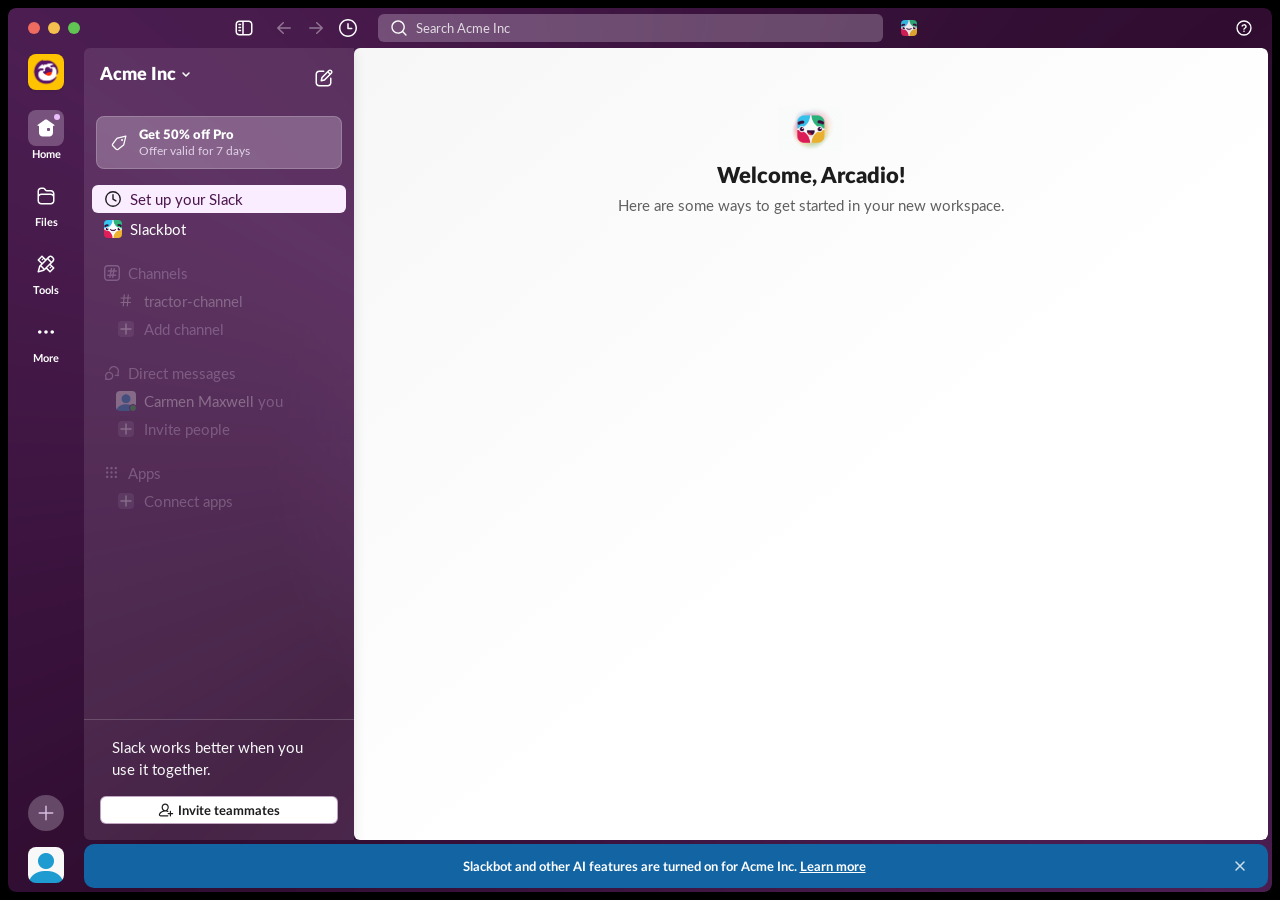
==== app.html @ fe8db7f8 "New Team Launchpad prototype Slack desktop onboarding prototype: Start with Pro paywall, familiarity" ====
<!DOCTYPE html>
<html lang="en">
<head>
  <meta charset="UTF-8">
  <meta name="viewport" content="width=device-width, initial-scale=1.0">
  <title>New Team Launchpad</title>
  <link rel="stylesheet" href="fonts.css">
  <link rel="stylesheet" href="styles.css">
</head>
<body>
  <div class="app-window">
    <!-- Window Background layers -->
    <div class="window-bg">
      <div class="bg-theme"></div>
      <div class="bg-base-tint"></div>
      <div class="bg-white-overlay"></div>
    </div>

    <!-- Top Bar -->
    <div class="top-bar">
      <div class="top-bar-left">
        <div class="system-area">
          <div class="stoplights">
            <span class="stoplight close"></span>
            <span class="stoplight minimize"></span>
            <span class="stoplight fullscreen"></span>
          </div>
        </div>
      </div>
      <div class="navigation">
        <div class="switcher">
          <button class="chrome-btn" aria-label="Toggle sidebar">
            <svg width="20" height="20" viewBox="0 0 20 20" fill="none"><path d="M14.75 2.5C16.8211 2.5 18.5 4.17893 18.5 6.25V13.75C18.5 15.8211 16.8211 17.5 14.75 17.5H5.25C3.17893 17.5 1.5 15.8211 1.5 13.75V6.25C1.5 4.17893 3.17893 2.5 5.25 2.5H14.75ZM5.25 4C4.00736 4 3 5.00736 3 6.25V13.75C3 14.9926 4.00736 16 5.25 16H8.25V4H5.25ZM9.75 4V16H14.75C15.9926 16 17 14.9926 17 13.75V6.25C17 5.00736 15.9926 4 14.75 4H9.75ZM6.5 11.75C6.91421 11.75 7.25 12.0858 7.25 12.5C7.25 12.9142 6.91421 13.25 6.5 13.25H5C4.58579 13.25 4.25 12.9142 4.25 12.5C4.25 12.0858 4.58579 11.75 5 11.75H6.5ZM6.5 8.75C6.91421 8.75 7.25 9.08579 7.25 9.5C7.25 9.91421 6.91421 10.25 6.5 10.25H5C4.58579 10.25 4.25 9.91421 4.25 9.5C4.25 9.08579 4.58579 8.75 5 8.75H6.5ZM6.5 5.75C6.91421 5.75 7.25 6.08579 7.25 6.5C7.25 6.91421 6.91421 7.25 6.5 7.25H5C4.58579 7.25 4.25 6.91421 4.25 6.5C4.25 6.08579 4.58579 5.75 5 5.75H6.5Z" fill="currentColor"/></svg>
          </button>
        </div>
        <div class="arrows">
          <button class="chrome-btn disabled" id="btnBack" aria-label="Back" disabled>
            <svg width="20" height="20" viewBox="0 0 20 20" fill="none"><path fill-rule="evenodd" clip-rule="evenodd" d="M8.73242 4.20695C9.03207 3.92131 9.50708 3.93284 9.79297 4.23234C10.0786 4.53198 10.0671 5.007 9.76758 5.29289L5.62207 9.24992H16.25C16.6642 9.24992 17 9.58571 17 9.99992C17 10.4141 16.6642 10.7499 16.25 10.7499H5.62207L9.76758 14.707C10.0671 14.9928 10.0786 15.4679 9.79297 15.7675C9.50708 16.067 9.03207 16.0785 8.73242 15.7929L3.23242 10.5429C3.08416 10.4014 3 10.2049 3 9.99992C3 9.79496 3.08416 9.59847 3.23242 9.45695L8.73242 4.20695Z" fill="currentColor"/></svg>
          </button>
          <button class="chrome-btn disabled" id="btnForward" aria-label="Forward" disabled>
            <svg width="20" height="20" viewBox="0 0 20 20" fill="none"><path fill-rule="evenodd" clip-rule="evenodd" d="M11.2676 15.7931C10.9679 16.0787 10.4929 16.0672 10.207 15.7677C9.92139 15.468 9.93293 14.993 10.2324 14.7071L14.3779 10.7501L3.75 10.7501C3.33579 10.7501 3 10.4143 3 10.0001C3 9.58587 3.33579 9.25008 3.75 9.25008L14.3779 9.25008L10.2324 5.29305C9.93292 5.00717 9.92139 4.53215 10.207 4.2325C10.4929 3.933 10.9679 3.92147 11.2676 4.20711L16.7676 9.45711C16.9158 9.59863 17 9.79512 17 10.0001C17 10.205 16.9158 10.4006 16.7676 10.5421L11.2676 15.7931Z" fill="currentColor"/></svg>
          </button>
          <button class="chrome-btn" aria-label="History">
            <svg width="20" height="20" viewBox="0 0 20 20" fill="none"><path d="M10 1C14.9706 1 19 5.02944 19 10C19 14.9706 14.9706 19 10 19C5.02944 19 1 14.9706 1 10C1 5.02944 5.02944 1 10 1ZM10 2.5C5.85786 2.5 2.5 5.85786 2.5 10C2.5 14.1421 5.85786 17.5 10 17.5C14.1421 17.5 17.5 14.1421 17.5 10C17.5 5.85786 14.1421 2.5 10 2.5ZM10 5C10.4142 5 10.75 5.33579 10.75 5.75V9.75H13.75C14.1642 9.75 14.5 10.0858 14.5 10.5C14.5 10.9142 14.1642 11.25 13.75 11.25H10C9.58579 11.25 9.25 10.9142 9.25 10.5V5.75C9.25 5.33579 9.58579 5 10 5Z" fill="currentColor"/></svg>
          </button>
        </div>
      </div>
      <div class="search-bar">
        <svg class="search-icon" width="18" height="18" viewBox="0 0 18 18" fill="none"><path d="M8.10001 1.34998C11.8278 1.35008 14.8499 4.37221 14.85 8.09998C14.85 9.72058 14.2776 11.207 13.3256 12.3705L16.4525 15.4974C16.716 15.7611 16.7161 16.189 16.4525 16.4525C16.189 16.7161 15.7611 16.7159 15.4975 16.4525L12.3705 13.3256C11.207 14.2775 9.72061 14.8499 8.10001 14.85C4.37224 14.8499 1.35011 11.8277 1.35001 8.09998C1.35011 4.37221 4.37224 1.35008 8.10001 1.34998ZM8.10001 2.69958C5.11782 2.69969 2.69972 5.11779 2.69962 8.09998C2.69972 11.0822 5.11782 13.4993 8.10001 13.4994C11.0822 13.4993 13.4993 11.0822 13.4994 8.09998C13.4993 5.11779 11.0822 2.69969 8.10001 2.69958Z" fill="currentColor"/></svg>
        <span class="search-text">Search Acme Inc</span>
      </div>
      <div class="top-bar-avatar">
        <button class="chrome-btn app-avatar-btn" aria-label="AI Assistant">
          <img class="app-avatar-icon" src="images/app-avatar.png" alt="AI">
        </button>
      </div>
      <div class="top-bar-right">
        <button class="chrome-btn" aria-label="Help">
          <svg width="18" height="18" viewBox="0 0 20 20" fill="none"><path d="M10 1.5a8.5 8.5 0 1 1 0 17 8.5 8.5 0 0 1 0-17Zm0 1.5a7 7 0 1 0 0 14 7 7 0 0 0 0-14Zm0 9.75a.9.9 0 1 1 0 1.8.9.9 0 0 1 0-1.8Zm.15-7.1c1.6 0 2.85 1.05 2.85 2.6 0 1.1-.55 1.75-1.45 2.35-.7.46-.9.72-.9 1.25v.2h-1.4v-.3c0-.95.4-1.5 1.2-2.02.66-.43.95-.74.95-1.4 0-.7-.55-1.18-1.3-1.18-.72 0-1.28.45-1.34 1.2H7.2c.05-1.5 1.25-2.5 2.95-2.5Z" fill="currentColor"/></svg>
        </button>
      </div>
    </div>

    <!-- App Contents Row (nav bar + main area) -->
    <div class="app-contents-row">
      <!-- Nav Bar (loaded from component, outside overflow:hidden for menu visibility) -->
      <div class="nav-bar-frame">
        <iframe src="components/nav-bar.html" class="nav-bar-iframe" allowtransparency="true"></iframe>
      </div>

      <!-- Content column (sidebar + main + banner, excludes nav rail) -->
      <div class="content-column">
      <!-- App Contents -->
      <div class="app-contents">
      <!-- Sidebar -->
      <aside class="sidebar">
        <div class="sidebar-header">
          <div class="sidebar-title-row">
            <div class="sidebar-title-left" id="workspaceHome" style="cursor: pointer;">
              <h1 class="workspace-name">Acme Inc <svg width="12" height="12" viewBox="0 0 12 12" fill="none"><path d="M3 5L6 8L9 5" stroke="currentColor" stroke-width="1.5" stroke-linecap="round" stroke-linejoin="round"/></svg></h1>
            </div>
            <div class="sidebar-actions">
              <button class="sidebar-icon-btn" aria-label="Compose">
                <svg width="20" height="20" viewBox="0 0 20 20" fill="none"><path fill-rule="evenodd" clip-rule="evenodd" d="M9.75 2.50017C10.1642 2.50017 10.5 2.83595 10.5 3.25017C10.4999 3.66432 10.1642 4.00017 9.75 4.00017H5.25C4.00736 4.00017 3 5.00753 3 6.25017V14.7502C3.00007 15.9928 4.0074 17.0002 5.25 17.0002H13.75C14.9926 17.0002 15.9999 15.9928 16 14.7502V10.2502C16 9.83595 16.3358 9.50017 16.75 9.50017C17.1642 9.50017 17.5 9.83595 17.5 10.2502V14.7502C17.4999 16.8212 15.821 18.5002 13.75 18.5002H5.25C3.17897 18.5002 1.50007 16.8212 1.5 14.7502V6.25017C1.5 4.1791 3.17893 2.50017 5.25 2.50017H9.75ZM14.2324 2.2072C15.2087 1.23106 16.7913 1.23107 17.7676 2.2072L17.793 2.23259C18.769 3.20887 18.7691 4.79149 17.793 5.76775L11.0303 12.5304C10.931 12.6297 10.8057 12.699 10.6689 12.7306L7.41895 13.4806C7.16701 13.5388 6.90257 13.4632 6.71973 13.2804C6.5369 13.0976 6.46143 12.8332 6.51953 12.5812L7.26953 9.33122L7.2998 9.23161C7.33732 9.1338 7.39511 9.04453 7.46973 8.96989L14.2324 2.2072ZM8.68164 9.8781L8.25 11.7492L10.1211 11.3176L15.1885 6.24919L13.749 4.80974L8.68164 9.8781ZM16.707 3.26775C16.3165 2.8774 15.6835 2.8774 15.293 3.26775L14.8096 3.74919L16.249 5.18864L16.7324 4.7072C17.1228 4.31673 17.1227 3.68363 16.7324 3.29314L16.707 3.26775Z" fill="currentColor"/></svg>
              </button>
            </div>
          </div>
        </div>

        <div class="sidebar-content">
          <!-- Offer Banner -->
          <div class="offer-banner" id="offerBanner">
            <div class="offer-banner-icon">
              <svg width="18" height="18" viewBox="0 0 20 20" fill="none"><path d="M17.6 2.4 8.3 4.7a1.5 1.5 0 0 0-.86.56L2.9 11.2a1.4 1.4 0 0 0 .2 1.9l3.8 3.8a1.4 1.4 0 0 0 1.9.2l5.94-4.54c.27-.2.47-.5.56-.86L17.6 2.4Z" stroke="currentColor" stroke-width="1.4" stroke-linejoin="round"/><circle cx="13.4" cy="6.6" r="1.15" fill="currentColor"/></svg>
            </div>
            <div class="offer-banner-text">
              <span class="offer-banner-title">Get 50% off Pro</span>
              <span class="offer-banner-sub">Offer valid for 7 days</span>
            </div>
          </div>

          <!-- Pages -->
          <div class="sidebar-pages">
            <div class="page-row setup-row active-page" data-view="slackbot-dm">
              <span class="page-row-leadicon">
                <svg width="18" height="18" viewBox="0 0 18 18" fill="none"><circle cx="9" cy="9" r="7.25" stroke="currentColor" stroke-width="1.4"/><path d="M9 4.75v4.4l2.9 1.7" stroke="currentColor" stroke-width="1.4" stroke-linecap="round" stroke-linejoin="round"/></svg>
              </span>
              <span class="page-label">Set up your Slack</span>
            </div>
            <div class="page-row" data-view="slackbot">
              <img src="images/app-avatar.png" alt="Slackbot" class="page-row-icon">
              <span class="page-label">Slackbot</span>
            </div>
          </div>

          <!-- Channels Section -->
          <div class="sidebar-section sidebar-fadeable">
            <div class="section-header-iconic">
              <div class="section-icon-wrap">
                <svg class="section-icon-svg" width="16" height="16" viewBox="0 0 14 14" fill="none"><path d="M10.8182 0C11.6621 0 12.4714 0.335228 13.0681 0.931936C13.6648 1.52865 14.0001 2.33796 14.0001 3.18183V10.8182C14.0001 11.6621 13.6648 12.4714 13.0681 13.0681C12.4714 13.6648 11.6621 14.0001 10.8182 14.0001H3.18183C2.33796 14.0001 1.52865 13.6648 0.931936 13.0681C0.335228 12.4714 0 11.6621 0 10.8182V3.18183C0 2.33796 0.335228 1.52865 0.931936 0.931936C1.52865 0.335228 2.33796 0 3.18183 0H10.8182ZM3.18183 1.27273C2.67551 1.27273 2.18992 1.47387 1.83189 1.83189C1.47387 2.18992 1.27273 2.67551 1.27273 3.18183V10.8182C1.27273 11.3245 1.47387 11.8101 1.83189 12.1682C2.18992 12.5262 2.67551 12.7273 3.18183 12.7273H10.8182C11.3245 12.7273 11.8101 12.5262 12.1682 12.1682C12.5262 11.8101 12.7273 11.3245 12.7273 10.8182V3.18183C12.7273 2.67551 12.5262 2.18992 12.1682 1.83189C11.8101 1.47387 11.3245 1.27273 10.8182 1.27273H3.18183ZM5.85626 3.15213C5.89239 2.99286 5.98829 2.85354 6.12417 2.76293C6.26004 2.67232 6.42552 2.63734 6.58645 2.66521C6.74737 2.69308 6.89145 2.78168 6.98893 2.91271C7.08642 3.04374 7.12988 3.2072 7.11033 3.36935L6.88294 4.68959H8.04112L8.3067 3.15383C8.3355 2.98753 8.42919 2.83948 8.56715 2.74226C8.63546 2.69412 8.71258 2.65991 8.79411 2.64157C8.87565 2.62324 8.95999 2.62114 9.04234 2.6354C9.12468 2.64967 9.20341 2.68001 9.27402 2.7247C9.34464 2.76938 9.40576 2.82754 9.45391 2.89585C9.50205 2.96416 9.53626 3.04129 9.5546 3.12282C9.57293 3.20435 9.57502 3.2887 9.56076 3.37104L9.33252 4.68959H10.7393C10.9024 4.69802 11.056 4.76874 11.1685 4.88716C11.281 5.00557 11.3437 5.16265 11.3437 5.32596C11.3437 5.48927 11.281 5.64634 11.1685 5.76476C11.056 5.88318 10.9024 5.9539 10.7393 5.96233H9.11446L8.71143 8.29821H10.2243C10.3931 8.29821 10.5549 8.36526 10.6743 8.4846C10.7936 8.60394 10.8606 8.7658 10.8606 8.93458C10.8606 9.10335 10.7936 9.26522 10.6743 9.38456C10.5549 9.5039 10.3931 9.57094 10.2243 9.57094H8.49167L8.27106 10.8462C8.24021 11.0105 8.14597 11.156 8.0087 11.2514C7.87143 11.3468 7.70215 11.3843 7.53743 11.3559C7.37272 11.3275 7.2258 11.2354 7.12842 11.0995C7.03104 10.9637 6.99101 10.795 7.017 10.6299L7.19942 9.57094H6.04039L5.81978 10.8445C5.78893 11.0088 5.69469 11.1543 5.55742 11.2497C5.42014 11.3451 5.25086 11.3826 5.08615 11.3542C4.92144 11.3258 4.77452 11.2337 4.67714 11.0978C4.57976 10.962 4.53973 10.7933 4.56571 10.6282L4.74814 9.57094H3.26074C3.09196 9.57083 2.93015 9.50368 2.81088 9.38426C2.69162 9.26484 2.62469 9.10293 2.6248 8.93415C2.62491 8.76538 2.69206 8.60356 2.81148 8.4843C2.93091 8.36504 3.09281 8.2981 3.26159 8.29821H4.96875L5.37178 5.96233H3.77577C3.607 5.96233 3.44513 5.89528 3.32579 5.77594C3.20645 5.6566 3.13941 5.49473 3.13941 5.32596C3.13941 5.15718 3.20645 4.99532 3.32579 4.87598C3.44513 4.75664 3.607 4.68959 3.77577 4.68959H5.59154L5.85626 3.15213ZM6.26014 8.29821H7.41918L7.82136 5.96233H6.66318L6.26014 8.29821Z" fill="currentColor"/></svg>
                <svg class="section-caret" width="10" height="10" viewBox="0 0 10 10" fill="none"><path d="M2.5 1.5L6.5 5L2.5 8.5" fill="currentColor"/></svg>
              </div>
              <span class="section-title">Channels</span>
            </div>
            <div class="section-items">
              <div class="channel-row" data-view="new-channel">
                <span class="channel-icon">
                  <svg width="18" height="18" viewBox="0 0 18 18" fill="none"><path fill-rule="evenodd" clip-rule="evenodd" d="M7.83749 2.8125C7.86498 2.50256 7.63154 2.22987 7.32161 2.20238C7.01168 2.1749 6.73899 2.40833 6.71149 2.71827L6.47608 5.375H3.9375C3.62684 5.375 3.375 5.62684 3.375 5.9375C3.375 6.24816 3.62684 6.5 3.9375 6.5H6.37651L6.07736 9.875H3.9375C3.62684 9.875 3.375 10.1268 3.375 10.4375C3.375 10.7482 3.62684 11 3.9375 11H5.97779L5.71149 13.9067C5.684 14.2167 5.91743 14.4894 6.22737 14.5169C6.5373 14.5443 6.80999 14.3109 6.83749 14.001L7.11412 11H9.97779L9.71149 13.9067C9.684 14.2167 9.91743 14.4894 10.2274 14.5169C10.5373 14.5443 10.81 14.3109 10.8375 14.001L11.1141 11H13.5625C13.8732 11 14.125 10.7482 14.125 10.4375C14.125 10.1268 13.8732 9.875 13.5625 9.875H11.2137L11.5129 6.5H13.5625C13.8732 6.5 14.125 6.24816 14.125 5.9375C14.125 5.62684 13.8732 5.375 13.5625 5.375H11.6125L11.8375 2.84327C11.865 2.53333 11.6316 2.26065 11.3216 2.23315C11.0117 2.20566 10.739 2.43909 10.7115 2.74903L10.4769 5.375H7.61323L7.83749 2.8125ZM7.51365 6.5L7.21451 9.875H10.0782L10.3773 6.5H7.51365Z" fill="currentColor"/></svg>
                </span>
                <span class="channel-name">tractor-channel</span>
              </div>
              <div class="channel-row add-row">
                <div class="add-icon-box">
                  <svg width="12" height="12" viewBox="0 0 12 12" fill="none"><line x1="6" y1="1" x2="6" y2="11" stroke="currentColor" stroke-width="1.5" stroke-linecap="round"/><line x1="1" y1="6" x2="11" y2="6" stroke="currentColor" stroke-width="1.5" stroke-linecap="round"/></svg>
                </div>
                <span class="channel-name add-label">Add channel</span>
              </div>
            </div>
          </div>

          <!-- Direct Messages Section -->
          <div class="sidebar-section sidebar-fadeable">
            <div class="section-header-iconic">
              <div class="section-icon-wrap">
                <svg class="section-icon-svg" width="16" height="16" viewBox="0 0 16 16" fill="none"><path fill-rule="evenodd" clip-rule="evenodd" d="M6.0858 5.08064C6.23422 4.555 6.49085 4.06627 6.83919 3.64584C7.18753 3.22541 7.61989 2.88258 8.10846 2.63939C8.59704 2.3962 9.13104 2.25803 9.67614 2.23374C10.2212 2.20946 10.7654 2.2996 11.2736 2.49839C11.7818 2.69717 12.2429 3.0002 12.6272 3.38799C13.0114 3.77578 13.3104 4.23976 13.5049 4.75012C13.6994 5.26048 13.785 5.80592 13.7564 6.35139C13.7278 6.89687 13.5854 7.43032 13.3386 7.91745C13.2753 8.04175 13.2558 8.18382 13.2834 8.32059L13.5955 9.88368L12.0341 9.5704C11.8974 9.54306 11.7555 9.56281 11.6314 9.62646C11.459 9.71393 11.2807 9.78913 11.0978 9.85153C11.0209 9.8774 10.9498 9.91819 10.8887 9.97155C10.8275 10.0249 10.7775 10.0898 10.7414 10.1625C10.7053 10.2353 10.6839 10.3144 10.6783 10.3954C10.6728 10.4764 10.6832 10.5577 10.7091 10.6347C10.7349 10.7117 10.7757 10.7828 10.829 10.844C10.8823 10.9053 10.9471 10.9554 11.0197 10.9915C11.0924 11.0276 11.1714 11.0491 11.2524 11.0546C11.3333 11.0602 11.4145 11.0497 11.4914 11.0238C11.6638 10.9661 11.8315 10.8996 11.9946 10.8243L14.2618 11.2778C14.3614 11.2976 14.4644 11.2926 14.5616 11.2631C14.6588 11.2335 14.7473 11.1805 14.8191 11.1086C14.8909 11.0367 14.9439 10.9481 14.9734 10.8508C15.0029 10.7535 15.0079 10.6504 14.9881 10.5506L14.5352 8.28102C14.8278 7.63524 14.9841 6.93595 14.9943 6.22692C15.0045 5.51789 14.8684 4.81438 14.5946 4.16042C14.3207 3.50646 13.9149 2.91613 13.4027 2.42638C12.8904 1.93662 12.2827 1.55799 11.6176 1.31417C10.9524 1.07035 10.2441 0.966592 9.5371 1.0094C8.83005 1.0522 8.13944 1.24064 7.50848 1.56293C6.87753 1.88521 6.31982 2.3344 5.87026 2.88238C5.42069 3.43036 5.08895 4.06534 4.8958 4.74757C4.85168 4.90555 4.87206 5.07459 4.95244 5.21753C5.03283 5.36046 5.16664 5.46558 5.32445 5.50974C5.48225 5.55391 5.65112 5.53351 5.7939 5.45304C5.93668 5.37257 6.04168 5.23861 6.0858 5.08064ZM5.11815 6.75585C4.43212 6.75576 3.75694 6.92727 3.15394 7.25479C2.55095 7.58231 2.03925 8.05547 1.66534 8.63127C1.29143 9.20707 1.06716 9.86727 1.0129 10.5519C0.95864 11.2365 1.07611 11.9239 1.35464 12.5515L1.01288 14.2605C0.993042 14.3602 0.998089 14.4633 1.02757 14.5607C1.05705 14.658 1.11006 14.7465 1.18189 14.8184C1.25373 14.8903 1.34217 14.9434 1.43939 14.9729C1.5366 15.0024 1.63959 15.0075 1.73923 14.9876L3.44722 14.6463C4.00764 14.895 4.61647 15.0153 5.22926 14.9984C5.84205 14.9816 6.44334 14.8279 6.98925 14.5487C7.53516 14.2695 8.01191 13.8718 8.3847 13.3846C8.75749 12.8975 9.01692 12.3331 9.14405 11.7328C9.27118 11.1324 9.26281 10.5113 9.11954 9.91457C8.97628 9.31788 8.70173 8.76074 8.31594 8.28381C7.93015 7.80689 7.44286 7.42222 6.88962 7.15787C6.33639 6.89353 5.73118 6.75618 5.11815 6.75585ZM2.23581 10.8779C2.23599 10.2492 2.4413 9.63773 2.82051 9.13655C3.19972 8.63536 3.73208 8.27188 4.3366 8.1014C4.94112 7.93092 5.58472 7.96276 6.1695 8.19209C6.75428 8.42142 7.24823 8.83569 7.57622 9.37187C7.90421 9.90805 8.04828 10.5368 7.98653 11.1625C7.92477 11.7882 7.66056 12.3765 7.23409 12.8381C6.80763 13.2996 6.24224 13.6091 5.62393 13.7194C5.00563 13.8298 4.36825 13.7349 3.80875 13.4493C3.68444 13.3854 3.54219 13.3657 3.40522 13.3932L2.40546 13.5935L2.60558 12.5919C2.6327 12.4553 2.61297 12.3135 2.54958 12.1896C2.34295 11.7833 2.23543 11.3338 2.23581 10.8779Z" fill="currentColor"/></svg>
                <svg class="section-caret" width="10" height="10" viewBox="0 0 10 10" fill="none"><path d="M2.5 1.5L6.5 5L2.5 8.5" fill="currentColor"/></svg>
              </div>
              <span class="section-title">Direct messages</span>
            </div>
            <div class="section-items">
              <div class="dm-row" data-view="carmen-dm">
                <div class="dm-avatar">
                  <img src="images/profile.png" alt="">
                  <span class="online-dot"></span>
                </div>
                <span class="dm-name">Carmen Maxwell</span>
                <span class="dm-you">you</span>
              </div>
              <div class="channel-row add-row">
                <div class="add-icon-box">
                  <svg width="12" height="12" viewBox="0 0 12 12" fill="none"><line x1="6" y1="1" x2="6" y2="11" stroke="currentColor" stroke-width="1.5" stroke-linecap="round"/><line x1="1" y1="6" x2="11" y2="6" stroke="currentColor" stroke-width="1.5" stroke-linecap="round"/></svg>
                </div>
                <span class="channel-name add-label">Invite people</span>
              </div>
            </div>
          </div>

          <!-- Apps Section -->
          <div class="sidebar-section sidebar-fadeable">
            <div class="section-header-iconic">
              <div class="section-icon-wrap">
                <svg class="section-icon-svg" width="16" height="16" viewBox="0 0 16 16" fill="none"><path fill-rule="evenodd" clip-rule="evenodd" d="M7.5 4.35714C7.81258 4.35714 8.11235 4.23297 8.33338 4.01195C8.5544 3.79092 8.67857 3.49115 8.67857 3.17857C8.67857 2.86599 8.5544 2.56622 8.33338 2.3452C8.11235 2.12417 7.81258 2 7.5 2C7.18742 2 6.88765 2.12417 6.66662 2.3452C6.4456 2.56622 6.32143 2.86599 6.32143 3.17857C6.32143 3.49115 6.4456 3.79092 6.66662 4.01195C6.88765 4.23297 7.18742 4.35714 7.5 4.35714ZM3.17857 8.67857C3.49115 8.67857 3.79092 8.5544 4.01195 8.33338C4.23297 8.11235 4.35714 7.81258 4.35714 7.5C4.35714 7.18742 4.23297 6.88765 4.01195 6.66662C3.79092 6.4456 3.49115 6.32143 3.17857 6.32143C2.86599 6.32143 2.56622 6.4456 2.3452 6.66662C2.12417 6.88765 2 7.18742 2 7.5C2 7.81258 2.12417 8.11235 2.3452 8.33338C2.56622 8.5544 2.86599 8.67857 3.17857 8.67857ZM8.67857 7.5C8.67857 7.81258 8.5544 8.11235 8.33338 8.33338C8.11235 8.5544 7.81258 8.67857 7.5 8.67857C7.18742 8.67857 6.88765 8.5544 6.66662 8.33338C6.4456 8.11235 6.32143 7.81258 6.32143 7.5C6.32143 7.18742 6.4456 6.88765 6.66662 6.66662C6.88765 6.4456 7.18742 6.32143 7.5 6.32143C7.81258 6.32143 8.11235 6.4456 8.33338 6.66662C8.5544 6.88765 8.67857 7.18742 8.67857 7.5ZM8.67857 11.8214C8.67857 12.134 8.5544 12.4338 8.33338 12.6548C8.11235 12.8758 7.81258 13 7.5 13C7.18742 13 6.88765 12.8758 6.66662 12.6548C6.4456 12.4338 6.32143 12.134 6.32143 11.8214C6.32143 11.5089 6.4456 11.2091 6.66662 10.9881C6.88765 10.767 7.18742 10.6429 7.5 10.6429C7.81258 10.6429 8.11235 10.767 8.33338 10.9881C8.5544 11.2091 8.67857 11.5089 8.67857 11.8214ZM4.35714 11.8214C4.35714 12.134 4.23297 12.4338 4.01195 12.6548C3.79092 12.8758 3.49115 13 3.17857 13C2.86599 13 2.56622 12.8758 2.3452 12.6548C2.12417 12.4338 2 12.134 2 11.8214C2 11.5089 2.12417 11.2091 2.3452 10.9881C2.56622 10.767 2.86599 10.6429 3.17857 10.6429C3.49115 10.6429 3.79092 10.767 4.01195 10.9881C4.23297 11.2091 4.35714 11.5089 4.35714 11.8214ZM11.8214 8.67857C12.134 8.67857 12.4338 8.5544 12.6548 8.33338C12.8758 8.11235 13 7.81258 13 7.5C13 7.18742 12.8758 6.88765 12.6548 6.66662C12.4338 6.4456 12.134 6.32143 11.8214 6.32143C11.5089 6.32143 11.2091 6.4456 10.9881 6.66662C10.767 6.88765 10.6429 7.18742 10.6429 7.5C10.6429 7.81258 10.767 8.11235 10.9881 8.33338C11.2091 8.5544 11.5089 8.67857 11.8214 8.67857ZM13 11.8214C13 12.134 12.8758 12.4338 12.6548 12.6548C12.4338 12.8758 12.134 13 11.8214 13C11.5089 13 11.2091 12.8758 10.9881 12.6548C10.767 12.4338 10.6429 12.134 10.6429 11.8214C10.6429 11.5089 10.767 11.2091 10.9881 10.9881C11.2091 10.767 11.5089 10.6429 11.8214 10.6429C12.134 10.6429 12.4338 10.767 12.6548 10.9881C12.8758 11.2091 13 11.5089 13 11.8214ZM4.35714 3.17857C4.35714 3.49115 4.23297 3.79092 4.01195 4.01195C3.79092 4.23297 3.49115 4.35714 3.17857 4.35714C2.86599 4.35714 2.56622 4.23297 2.3452 4.01195C2.12417 3.79092 2 3.49115 2 3.17857C2 2.86599 2.12417 2.56622 2.3452 2.3452C2.56622 2.12417 2.86599 2 3.17857 2C3.49115 2 3.79092 2.12417 4.01195 2.3452C4.23297 2.56622 4.35714 2.86599 4.35714 3.17857ZM11.8214 4.35714C12.134 4.35714 12.4338 4.23297 12.6548 4.01195C12.8758 3.79092 13 3.49115 13 3.17857C13 2.86599 12.8758 2.56622 12.6548 2.3452C12.4338 2.12417 12.134 2 11.8214 2C11.5089 2 11.2091 2.12417 10.9881 2.3452C10.767 2.56622 10.6429 2.86599 10.6429 3.17857C10.6429 3.49115 10.767 3.79092 10.9881 4.01195C11.2091 4.23297 11.5089 4.35714 11.8214 4.35714Z" fill="currentColor"/></svg>
                <svg class="section-caret" width="10" height="10" viewBox="0 0 10 10" fill="none"><path d="M2.5 1.5L6.5 5L2.5 8.5" fill="currentColor"/></svg>
              </div>
              <span class="section-title">Apps</span>
            </div>
            <div class="section-items">
              <div class="channel-row add-row connect-apps-trigger">
                <div class="add-icon-box">
                  <svg width="12" height="12" viewBox="0 0 12 12" fill="none"><line x1="6" y1="1" x2="6" y2="11" stroke="currentColor" stroke-width="1.5" stroke-linecap="round"/><line x1="1" y1="6" x2="11" y2="6" stroke="currentColor" stroke-width="1.5" stroke-linecap="round"/></svg>
                </div>
                <span class="channel-name add-label">Connect apps</span>
              </div>
            </div>
          </div>
        </div>

        <!-- Sidebar Bottom -->
        <div class="sidebar-bottom">
          <div class="invite-cta-new">
            <p class="invite-cta-text">Slack works better when you use it together.</p>
            <button class="invite-cta-btn">
              <svg width="16" height="16" viewBox="0 0 16 16" fill="none"><path fill-rule="evenodd" clip-rule="evenodd" d="M4.79974 5.33801C4.79974 4.50521 5.08134 3.87881 5.49894 3.46201C5.91814 3.04361 6.51094 2.79961 7.19974 2.79961C7.88774 2.79961 8.48134 3.04361 8.90054 3.46201C9.31814 3.87881 9.59974 4.50521 9.59974 5.33801C9.59646 6.12424 9.29646 6.88025 8.75974 7.45481C8.25654 7.99721 7.65574 8.26601 7.19974 8.26601C6.74374 8.26601 6.14294 7.99721 5.63974 7.45561C5.10284 6.88085 4.80282 6.12452 4.79974 5.33801ZM7.19974 1.59961C6.22214 1.59961 5.31494 1.95001 4.65094 2.61321C3.98374 3.27961 3.59974 4.22121 3.59974 5.33801C3.60151 5.97068 3.74221 6.59524 4.01191 7.16754C4.28162 7.73984 4.67373 8.24592 5.16054 8.65001C4.64485 8.77534 4.14291 8.95168 3.66214 9.17641C2.49094 9.73081 1.41334 10.6388 0.903743 12.022C0.663742 12.6708 0.850142 13.294 1.24214 13.7276C1.62214 14.1484 2.19654 14.3996 2.79974 14.3996H9.79974C9.95887 14.3996 10.1115 14.3364 10.224 14.2239C10.3365 14.1114 10.3997 13.9587 10.3997 13.7996C10.3997 13.6405 10.3365 13.4879 10.224 13.3753C10.1115 13.2628 9.95887 13.1996 9.79974 13.1996H2.79974C2.51974 13.1996 2.27414 13.0796 2.13254 12.9228C2.00214 12.7788 1.96294 12.6172 2.02934 12.4372C2.39974 11.4324 3.19654 10.7252 4.17574 10.2612C5.15894 9.79641 6.28214 9.59961 7.19974 9.59961C7.92534 9.59961 8.78454 9.72281 9.60294 10.0076C9.75223 10.0564 9.91468 10.0446 10.0554 9.97493C10.1961 9.90524 10.3039 9.78316 10.3557 9.63488C10.4074 9.4866 10.3989 9.32395 10.3321 9.18185C10.2652 9.03974 10.1454 8.92951 9.99814 8.87481C9.74588 8.78681 9.49254 8.71214 9.23814 8.65081C9.38001 8.53294 9.51388 8.40628 9.63974 8.27081C10.3822 7.47433 10.7965 6.42686 10.7997 5.33801C10.7997 4.22121 10.4149 3.27881 9.74854 2.61321C9.08454 1.95001 8.17814 1.59961 7.19974 1.59961ZM12.3997 8.79961C12.5589 8.79961 12.7115 8.86282 12.824 8.97535C12.9365 9.08787 12.9997 9.24048 12.9997 9.39961V10.9996H14.5997C14.7589 10.9996 14.9115 11.0628 15.024 11.1753C15.1365 11.2879 15.1997 11.4405 15.1997 11.5996C15.1997 11.7587 15.1365 11.9114 15.024 12.0239C14.9115 12.1364 14.7589 12.1996 14.5997 12.1996H12.9997V13.7996C12.9997 13.9587 12.9365 14.1114 12.824 14.2239C12.7115 14.3364 12.5589 14.3996 12.3997 14.3996C12.2406 14.3996 12.088 14.3364 11.9755 14.2239C11.863 14.1114 11.7997 13.9587 11.7997 13.7996V12.1996H10.1997C10.0406 12.1996 9.888 12.1364 9.77548 12.0239C9.66296 11.9114 9.59974 11.7587 9.59974 11.5996C9.59974 11.4405 9.66296 11.2879 9.77548 11.1753C9.888 11.0628 10.0406 10.9996 10.1997 10.9996H11.7997V9.39961C11.7997 9.24048 11.863 9.08787 11.9755 8.97535C12.088 8.86282 12.2406 8.79961 12.3997 8.79961Z" fill="currentColor"/></svg>
              Invite teammates
            </button>
          </div>
        </div>
      </aside>

      <!-- Main Content -->
      <main class="main-content">
        <!-- Placeholder view (shown when a channel/DM is selected) -->
        <div class="placeholder-view" style="display:none">
          <div class="placeholder-inner">
            <div class="placeholder-icon">
              <svg width="48" height="48" viewBox="0 0 48 48" fill="none"><path d="M24 4C12.954 4 4 12.954 4 24s8.954 20 20 20 20-8.954 20-20S35.046 4 24 4zm0 36c-8.837 0-16-7.163-16-16S15.163 8 24 8s16 7.163 16 16-7.163 16-16 16z" fill="currentColor" opacity="0.15"/><path d="M24 14v10l7 4" stroke="currentColor" stroke-width="2.5" stroke-linecap="round" stroke-linejoin="round" opacity="0.25"/></svg>
            </div>
            <p class="placeholder-text">Select a conversation to start messaging</p>
          </div>
        </div>

        <!-- Channel view (loaded from component via iframe) -->
        <div class="channel-view-frame" style="display:none">
          <iframe src="components/channel-view.html" class="channel-view-iframe" allowtransparency="true"></iframe>
        </div>

        <!-- Launchpad home view (loaded from component via iframe) -->
        <div class="slackbot-dm-view-frame">
          <iframe src="components/launchpad-view.html" class="slackbot-dm-view-iframe" allowtransparency="true"></iframe>
        </div>
      </main>


      </div>

    <!-- AI feature banner -->
    <div class="ai-banner" id="aiBanner">
      <span class="ai-banner-text">Slackbot and other AI features are turned on for Acme Inc. <a href="#" class="ai-banner-link">Learn more</a></span>
      <button class="ai-banner-close" id="aiBannerClose" aria-label="Dismiss">
        <svg width="16" height="16" viewBox="0 0 16 16" fill="none"><path d="M4 4l8 8M12 4l-8 8" stroke="currentColor" stroke-width="1.5" stroke-linecap="round"/></svg>
      </button>
    </div>
      </div><!-- end content-column -->
    </div>

  <!-- Connect Apps Menu Popover -->
  <div class="connect-apps-menu">
    <div class="connect-apps-menu-body">
      <div class="connect-apps-menu-header">Recommended apps</div>
      <div class="connect-apps-menu-item">
        <div class="connect-apps-icon"><img src="images/app-gcal.png" alt=""></div>
        <span class="connect-apps-label">Google calendar</span>
      </div>
      <div class="connect-apps-menu-item">
        <div class="connect-apps-icon"><img src="images/app-gdrive.png" alt=""></div>
        <span class="connect-apps-label">Google Drive</span>
      </div>
      <div class="connect-apps-menu-item">
        <div class="connect-apps-icon"><img src="images/app-outlook-cal.png" alt=""></div>
        <span class="connect-apps-label">Outlook Calendar</span>
      </div>
      <div class="connect-apps-menu-item">
        <div class="connect-apps-icon"><img src="images/app-onedrive.png" alt=""></div>
        <span class="connect-apps-label">Microsoft Onedrive</span>
      </div>
    </div>
  </div>

  </div>

  <script src="app.js"></script>
</body>
</html>
---- fonts.css ----
/* === Bundled fonts (exact files from the design) ===
   Heading: ITC Avant Garde Gothic Std — Demi  (a.k.a. "Avant Garde For Salesforce")
   Body:    Lato (Regular / Bold / Black)
   All served locally from ./fonts so the prototype is self-contained.
   Falls back to the default Slack stack if a file is unavailable.
   Mirrors the look-ahead prototype's font handling. */
@font-face {
  font-family: 'Avant Garde For Salesforce';
  src: url('fonts/ITCAvantGardeStd-Demi.otf') format('opentype');
  font-weight: 600;
  font-style: normal;
  font-display: swap;
}
@font-face {
  font-family: 'Lato';
  src: url('fonts/lato-regular.woff2') format('woff2');
  font-weight: 400;
  font-style: normal;
  font-display: swap;
}
@font-face {
  font-family: 'Lato';
  src: url('fonts/lato-bold.woff2') format('woff2');
  font-weight: 700;
  font-style: normal;
  font-display: swap;
}
@font-face {
  font-family: 'Lato';
  src: url('fonts/lato-black.woff2') format('woff2');
  font-weight: 900;
  font-style: normal;
  font-display: swap;
}
---- styles.css ----
/* === Reset & Base === */
*, *::before, *::after {
  box-sizing: border-box;
  margin: 0;
  padding: 0;
}

/* === Slack Kit Design Tokens === */
:root {
  /* Brand */
  --sk-aubergine: #4A154B;
  --sk-aubergine-dark: #611F69;
  --sk-aubergine-darkest: #39063a;
  --sk-aubergine-hover: #350D36;

  /* Functional */
  --sk-link: #1264A3;
  --sk-link-hover: #0576B9;
  --sk-success: #007A5A;
  --sk-success-light: #2BAC76;
  --sk-warning: #ECB22E;
  --sk-error: #E01E5A;
  --sk-error-dark: #C01343;
  --sk-online: #2ACA41;

  /* Neutrals */
  --sk-primary-text: #1D1C1D;
  --sk-secondary-text: #454245;
  --sk-muted-text: #616061;
  --sk-placeholder: #696969;
  --sk-border: #DCDEE2;
  --sk-border-dark: #616061;
  --sk-border-subtle: rgba(94, 93, 96, 0.13);
  --sk-surface-hover: #F5F5F5;
  --sk-surface-inverse: #3D1040;
  --sk-white: #FFFFFF;

  /* Alpha variants */
  --sk-black-10: rgba(0, 0, 0, 0.10);
  --sk-black-06: rgba(29, 28, 29, 0.06);
  --sk-focus-ring: #1264A3;
  --sk-focus-glow: rgba(18, 100, 163, 0.30);

  /* Sidebar theme */
  --sk-sidebar-bg: rgba(249, 237, 255, 0.11);
  --sk-sidebar-text: #FFFFFF;
  --sk-sidebar-text-dim: rgba(249, 237, 255, 0.80);
  --sk-sidebar-text-muted: #E9E9E9;
  --sk-sidebar-text-faded: rgba(249, 237, 255, 0.60);
  --sk-sidebar-active-bg: #F9EDFF;
  --sk-sidebar-active-text: #4A154B;

  /* Purple accents */
  --sk-purple-bg-25: rgba(249, 237, 255, 0.25);
  --sk-purple-bg-80: rgba(244, 218, 255, 0.80);
  --sk-purple-badge: #EABDFB;
  --sk-purple-light: #823889;

  /* Typography */
  --sk-font: 'Lato', -apple-system, BlinkMacSystemFont, 'Segoe UI', Roboto, 'Helvetica Neue', Arial, 'Noto Sans', sans-serif;

  /* Spacing (4px grid) */
  --sk-space-2: 2px;
  --sk-space-4: 4px;
  --sk-space-8: 8px;
  --sk-space-12: 12px;
  --sk-space-16: 16px;
  --sk-space-20: 20px;
  --sk-space-24: 24px;
  --sk-space-28: 28px;
  --sk-space-32: 32px;
  --sk-space-48: 48px;

  /* Shape */
  --sk-radius-sm: 4px;
  --sk-radius-md: 6px;
  --sk-radius-lg: 8px;
  --sk-radius-xl: 12px;
  --sk-radius-2xl: 16px;
  --sk-radius-pill: 1000px;
  --sk-radius-circle: 50%;

  /* Elevation */
  --sk-shadow-low: 0 1px 3px rgba(0, 0, 0, 0.10);
  --sk-shadow-medium: 0 4px 6px rgba(0, 0, 0, 0.10);
  --sk-shadow-high: 0 4px 20px rgba(0, 0, 0, 0.10);
  --sk-shadow-border-subtle: 0 1px rgba(0, 0, 0, 0.10);
  --sk-shadow-inset: inset 0 0 0 1px rgba(44, 45, 48, 0.30);

  /* Motion */
  --sk-ease-productive: cubic-bezier(0.165, 0.84, 0.44, 1);
  --sk-duration-fast: 0.125s;
  --sk-duration-normal: 0.25s;
  --sk-duration-emphasis: 0.42s;
}

html, body {
  height: 100%;
}

body {
  font-family: var(--sk-font);
  background: #000000;
  display: flex;
  justify-content: center;
  align-items: center;
  min-height: 100vh;
  color: var(--sk-primary-text);
  -webkit-font-smoothing: antialiased;
  font-size: 15px;
  line-height: 1.4;
  margin: 0;
  padding: 8px;
  overflow: hidden;
}

/* When embedded in an iframe, fill the container flush */
html.embedded,
body.embedded {
  background: transparent;
  min-height: 0;
  height: 100%;
  width: 100%;
  margin: 0;
  padding: 0;
  overflow: hidden;
}

body.embedded .app-window {
  width: 100%;
  height: 100%;
  border-radius: 0;
  box-shadow: none;
  border-top: none;
}

body.embedded .window-bg {
  border-radius: 0;
}

/* Hide all top-bar items except stoplights when modal is active */
body.embedded.modal-active .navigation,
body.embedded.modal-active .search-bar,
body.embedded.modal-active .top-bar-avatar,
body.embedded.modal-active .top-bar-right {
  opacity: 0;
  pointer-events: none;
  transition: opacity 0.3s ease-out;
}

body.embedded .navigation,
body.embedded .search-bar,
body.embedded .top-bar-avatar,
body.embedded .top-bar-right {
  transition: opacity 0.3s ease-out;
}

/* === App Window === */
.app-window {
  width: 100%;
  height: calc(100vh - 16px);
  min-width: 600px;
  border-radius: 8px;
  overflow: hidden;
  display: flex;
  flex-direction: column;
  box-shadow: 0 1px 4px rgba(0, 0, 0, 0.15);
  position: relative;
  border-top: none;
}

/* Window background layers */
.window-bg {
  position: absolute;
  inset: 0;
  z-index: 0;
  border-radius: 8px;
  overflow: hidden;
}

.bg-theme {
  position: absolute;
  inset: 0;
  background: url('images/figma-window-bg.png') center / cover no-repeat;
}

.bg-base-tint {
  position: absolute;
  inset: 0;
  background: rgba(29, 28, 29, 0.30);
}

.bg-white-overlay {
  display: none;
}

/* === Top Bar === */
.top-bar {
  height: 40px;
  display: flex;
  align-items: center;
  padding: 0 var(--sk-space-8);
  gap: var(--sk-space-8);
  flex-shrink: 0;
  position: relative;
  z-index: 10;
}

.top-bar-left {
  display: flex;
  align-items: center;
  width: 76px;
  height: 40px;
  flex-shrink: 0;
}

.system-area {
  display: flex;
  align-items: center;
  justify-content: center;
  padding: 0 var(--sk-space-12);
  width: 76px;
  height: 32px;
}

.stoplights {
  display: flex;
  gap: var(--sk-space-8);
}

.stoplight {
  width: 12px;
  height: 12px;
  border-radius: var(--sk-radius-circle);
}

.stoplight.close { background: #ed6b5f; }
.stoplight.minimize { background: #f4bf4f; }
.stoplight.fullscreen { background: #61c554; }

.navigation {
  display: flex;
  align-items: center;
  gap: var(--sk-space-8);
  padding: 0 var(--sk-space-8);
  width: 270px;
  height: 40px;
}

.switcher {
  flex: 1;
  display: flex;
  justify-content: flex-end;
  align-items: center;
  padding: 2px 4px 2px 0;
}

.arrows { display: flex; gap: var(--sk-space-4); }

.chrome-btn {
  width: var(--sk-space-28);
  height: var(--sk-space-28);
  border: none;
  background: none;
  border-radius: var(--sk-radius-sm);
  color: var(--sk-white);
  cursor: pointer;
  display: flex;
  align-items: center;
  justify-content: center;
  transition: background var(--sk-duration-fast) var(--sk-ease-productive);
  padding: 1px;
}

.chrome-btn:hover {
  background: rgba(255, 255, 255, 0.15);
}

.chrome-btn:focus-visible {
  outline: 2px solid var(--sk-white);
  outline-offset: -2px;
}

.chrome-btn.disabled,
.chrome-btn:disabled {
  opacity: 0.4;
  cursor: default;
  pointer-events: none;
}

/* Search Bar */
.search-bar {
  flex: 1;
  max-width: 505px;
  height: var(--sk-space-28);
  background: var(--sk-purple-bg-25);
  border-radius: var(--sk-radius-md);
  display: flex;
  align-items: center;
  padding: 5px var(--sk-space-12);
  gap: var(--sk-space-8);
  cursor: text;
  transition: background var(--sk-duration-fast) var(--sk-ease-productive),
              box-shadow var(--sk-duration-fast) ease-out;
}

.search-icon { color: var(--sk-white); flex-shrink: 0; }

.search-text {
  color: var(--sk-white);
  font-size: 13px;
  font-weight: 400;
  line-height: 18px;
  opacity: 0.8;
}

/* App avatar button (between search and right) */
.top-bar-avatar {
  display: flex;
  align-items: center;
  justify-content: center;
  padding: 0 var(--sk-space-4);
  height: var(--sk-space-28);
  border-radius: var(--sk-radius-lg);
}

.app-avatar-btn {
  opacity: 0.9;
}

.app-avatar-icon {
  width: var(--sk-space-16);
  height: var(--sk-space-16);
  border-radius: var(--sk-radius-sm);
  object-fit: cover;
}

/* Right section (help button, pushed to far right) */
.top-bar-right {
  display: flex;
  align-items: center;
  padding-right: 6px;
  margin-left: auto;
}

.dev-menu-wrapper {
  position: relative;
}

.dev-btn {
  color: var(--sk-white);
  border-radius: var(--sk-radius-lg);
}

.dev-menu {
  display: none;
  position: absolute;
  top: calc(100% + 6px);
  right: 0;
  background: #fff;
  border-radius: 8px;
  box-shadow: 0 4px 16px rgba(0, 0, 0, 0.2);
  min-width: 240px;
  padding: 6px 0;
  z-index: 9999;
  white-space: nowrap;
}

.dev-menu.visible {
  display: block;
}

.dev-menu-item {
  display: flex;
  align-items: flex-start;
  gap: 8px;
  padding: 8px 14px;
  cursor: pointer;
  transition: background 0.1s;
  flex-wrap: wrap;
}

.dev-menu-item .dev-menu-desc {
  width: 100%;
  padding-left: 24px;
}

.dev-menu-item:hover {
  background: #f0f0f0;
}

.dev-menu-check {
  width: 16px;
  height: 16px;
  display: flex;
  align-items: center;
  justify-content: center;
  color: #007a5a;
  opacity: 0;
}

.dev-menu-item.active .dev-menu-check {
  opacity: 1;
}

.dev-menu-label {
  font-size: 13px;
  font-weight: 700;
  color: #1d1c1d;
}

.dev-menu-desc {
  font-size: 12px;
  color: #616061;
}

/* === App Contents === */
.app-contents-row {
  flex: 1;
  display: flex;
  overflow: visible;
  position: relative;
  z-index: 5;
  margin: 0;
  min-height: 0;
}

/* === Nav Bar (iframe container) === */
.nav-bar-frame {
  width: 76px;
  flex-shrink: 0;
  position: relative;
  z-index: 10;
}

.nav-bar-iframe {
  position: absolute;
  top: 0;
  left: 0;
  width: 76px;
  height: 100%;
  border: none;
  background: transparent;
  transition: width 0s;
}

.nav-bar-iframe.menu-open {
  width: 500px;
}

.content-column {
  flex: 1;
  display: flex;
  flex-direction: column;
  min-height: 0;
  margin-right: 4px;
  padding-bottom: 4px;
}

.app-contents {
  flex: 1;
  display: flex;
  overflow: hidden;
  position: relative;
  border-radius: var(--sk-radius-md);
  min-height: 0;
}

/* === Sidebar === */
.sidebar {
  background: var(--sk-sidebar-bg);
  display: flex;
  flex-direction: column;
  flex-shrink: 0;
  overflow: hidden;
  position: relative;
  z-index: 2;
  box-shadow: 0 4px 12px rgba(0, 0, 0, 0.10);
}

.sidebar-header {
  padding: var(--sk-space-12) var(--sk-space-12) var(--sk-space-12) var(--sk-space-16);
}

.sidebar-title-row {
  display: flex;
  align-items: flex-start;
  justify-content: space-between;
  gap: var(--sk-space-8);
}

.sidebar-title-left {
  display: flex;
  flex-direction: column;
}

.workspace-name {
  font-size: 18px;
  font-weight: 900;
  color: var(--sk-sidebar-text);
  display: flex;
  align-items: center;
  gap: var(--sk-space-4);
  cursor: pointer;
  line-height: 27px;
  white-space: nowrap;
  overflow: hidden;
  text-overflow: ellipsis;
}

.workspace-name svg { color: var(--sk-sidebar-text); }

.trial-tag-wrapper {
  position: relative;
  display: inline-block;
}

.trial-tag {
  display: inline-block;
  background: rgba(29, 28, 29, 0.25);
  color: var(--sk-purple-bg-80);
  font-size: 12px;
  font-weight: 700;
  padding: 0 var(--sk-space-4);
  border-radius: var(--sk-radius-sm);
  width: fit-content;
  line-height: 18px;
  cursor: default;
}

.trial-tooltip {
  display: none;
  position: fixed;
  flex-direction: row;
  align-items: center;
  z-index: 99999;
  width: 200px;
  pointer-events: none;
}

.trial-tooltip-caret {
  width: 0;
  height: 0;
  border-top: 4px solid transparent;
  border-bottom: 4px solid transparent;
  border-right: 4px solid #1D1C1D;
  flex-shrink: 0;
}

.trial-tooltip-content {
  background: #1D1C1D;
  border-radius: 8px;
  padding: 12px 16px;
  display: flex;
  flex-direction: column;
  align-items: center;
  gap: 6px;
}

.trial-tooltip-badge {
  display: inline-block;
  background: #fff;
  color: #1D1C1D;
  font-size: 12px;
  font-weight: 700;
  font-family: 'Lato', sans-serif;
  line-height: 18px;
  padding: 0 4px;
  border-radius: 4px;
}

.trial-tooltip-text {
  margin: 0;
  font-size: 13px;
  font-weight: 400;
  font-family: 'Lato', sans-serif;
  line-height: 18px;
  color: #EAEAEA;
  text-align: center;
}

.trial-tooltip-text strong {
  font-weight: 700;
}

.sidebar-actions {
  display: flex;
}

.sidebar-icon-btn {
  width: 36px;
  height: 36px;
  border: none;
  background: none;
  border-radius: var(--sk-radius-md);
  color: var(--sk-sidebar-text);
  cursor: pointer;
  display: flex;
  align-items: center;
  justify-content: center;
  transition: background var(--sk-duration-fast) var(--sk-ease-productive);
}

.sidebar-icon-btn:hover {
  background: rgba(255, 255, 255, 0.1);
}

.sidebar-icon-btn:focus-visible {
  outline: 2px solid var(--sk-white);
  outline-offset: -2px;
}

/* Sidebar Content */
.sidebar-content {
  flex: 1;
  overflow-y: auto;
  padding: var(--sk-space-4) var(--sk-space-8) 0;
  display: flex;
  flex-direction: column;
  gap: var(--sk-space-16);
}

/* Sidebar entry animation — collapsed to expanded from left */
.sidebar {
  width: 0;
  will-change: width;
  transition: width 1.2s cubic-bezier(0.4, 0, 0, 1);
}

.sidebar.revealed {
  width: 270px;
  will-change: auto;
}

.sidebar-header,
.sidebar-content,
.sidebar-bottom {
  opacity: 0;
  transform: translateX(-8px);
  will-change: opacity, transform;
  transition: opacity 0.72s cubic-bezier(0.4, 0, 0, 1) 0.48s,
              transform 0.72s cubic-bezier(0.4, 0, 0, 1) 0.48s;
}

.sidebar.revealed .sidebar-header,
.sidebar.revealed .sidebar-content,
.sidebar.revealed .sidebar-bottom {
  opacity: 1;
  transform: translateX(0);
}

/* Fade non-essential sidebar sections until hovered */
.sidebar-fadeable {
  opacity: 0.3;
  transition: opacity 0.4s ease;
}

.sidebar-fadeable.section-revealed {
  opacity: 1;
}

/* Setup Banner */
.sidebar-setup-banner {
  display: flex;
  align-items: center;
  gap: 8px;
  padding: 8px 12px 10px;
  margin: 4px 4px 0;
  background: rgba(249, 237, 255, 0.11);
  border: 0.5px solid rgba(248, 248, 248, 0.2);
  border-radius: 8px;
  cursor: pointer;
  transition: background var(--sk-duration-fast) var(--sk-ease-productive);
}

.sidebar-setup-banner:hover {
  background: rgba(249, 237, 255, 0.25);
}

.setup-banner-icon {
  width: 18px;
  height: 18px;
  flex-shrink: 0;
  display: flex;
  align-items: center;
  justify-content: center;
}

.setup-banner-text {
  flex: 1;
  font-size: 15px;
  font-weight: 900;
  color: var(--sk-sidebar-text);
  line-height: 22px;
  white-space: nowrap;
  overflow: hidden;
  text-overflow: ellipsis;
}

.setup-banner-dot {
  width: 12px;
  height: 12px;
  flex-shrink: 0;
  border-radius: 50%;
  background: #EABDFB;
}

.sidebar-pages {
  margin-bottom: 0;
}

.page-row {
  display: flex;
  align-items: center;
  gap: var(--sk-space-8);
  padding: 0 var(--sk-space-12);
  height: var(--sk-space-28);
  border-radius: var(--sk-radius-md);
  cursor: pointer;
  color: var(--sk-sidebar-text);
  transition: background var(--sk-duration-fast) var(--sk-ease-productive);
  font-size: 15px;
}

.page-row:hover {
  background: rgba(255, 255, 255, 0.08);
}

.page-row.active-page {
  background: var(--sk-sidebar-active-bg);
  color: var(--sk-sidebar-active-text);
}

.page-row.active-page svg {
  color: var(--sk-primary-text);
}

.page-label {
  font-size: 15px;
  font-weight: 400;
  line-height: 22px;
  white-space: nowrap;
  overflow: hidden;
  text-overflow: ellipsis;
}

.page-row.active-page .page-label {
  color: var(--sk-sidebar-active-text);
}

.page-row-icon {
  width: 18px;
  height: 18px;
  border-radius: 4px;
  object-fit: contain;
}

/* Sections */
.sidebar-section {
  margin-top: 0;
}

.section-title {
  font-size: 15px;
  font-weight: 400;
  color: var(--sk-sidebar-text-muted);
  line-height: 22px;
  white-space: nowrap;
  overflow: hidden;
  text-overflow: ellipsis;
}

.section-header-iconic {
  display: flex;
  align-items: center;
  gap: var(--sk-space-8);
  padding: 0 var(--sk-space-12);
  height: var(--sk-space-28);
  cursor: pointer;
  border-radius: var(--sk-radius-md);
  transition: background var(--sk-duration-fast) var(--sk-ease-productive);
}

.section-header-iconic:hover {
  background: rgba(255, 255, 255, 0.08);
}

.section-header-iconic .section-title {
  color: var(--sk-sidebar-text-dim);
}

.section-icon-wrap {
  width: 16px;
  height: 16px;
  display: flex;
  align-items: center;
  justify-content: center;
  flex-shrink: 0;
  position: relative;
  color: var(--sk-sidebar-text-dim);
}

.section-icon-svg {
  transition: opacity var(--sk-duration-fast) var(--sk-ease-productive);
}

.section-caret {
  position: absolute;
  inset: 0;
  margin: auto;
  opacity: 0;
  transition: opacity var(--sk-duration-fast) var(--sk-ease-productive), transform var(--sk-duration-normal) var(--sk-ease-productive);
  transform: rotate(90deg);
}

.section-header-iconic:hover .section-icon-svg {
  opacity: 0;
}

.section-header-iconic:hover .section-caret {
  opacity: 1;
}

.section-header-iconic.collapsed .section-caret {
  transform: rotate(0deg);
}

.section-header-iconic.collapsed:hover .section-caret {
  opacity: 1;
}

.section-items {
  padding: 0;
  padding-left: 12px;
}

.channel-row {
  display: flex;
  align-items: center;
  gap: var(--sk-space-8);
  padding: 0 var(--sk-space-12);
  height: var(--sk-space-28);
  border-radius: var(--sk-radius-md);
  cursor: pointer;
  transition: background var(--sk-duration-fast) var(--sk-ease-productive);
}

.channel-row:hover {
  background: rgba(255, 255, 255, 0.08);
}

.channel-icon {
  width: 20px;
  height: 18px;
  display: flex;
  align-items: center;
  justify-content: center;
  flex-shrink: 0;
  color: var(--sk-sidebar-text-muted);
}

.channel-icon.muted { color: var(--sk-sidebar-text-faded); }

.channel-name {
  font-size: 15px;
  color: var(--sk-sidebar-text-muted);
  line-height: 22px;
  white-space: nowrap;
  overflow: hidden;
  text-overflow: ellipsis;
}

.channel-name.muted { color: var(--sk-sidebar-text-faded); }

.channel-name.has-unread {
  font-weight: 900;
  color: var(--sk-sidebar-text);
}

.add-row {
  padding: 0 var(--sk-space-12);
}

.add-icon-box {
  width: var(--sk-space-16);
  height: var(--sk-space-16);
  background: var(--sk-purple-bg-25);
  border-radius: var(--sk-radius-sm);
  display: flex;
  align-items: center;
  justify-content: center;
  color: var(--sk-sidebar-text);
  flex-shrink: 0;
  margin-left: 2px;
  margin-right: 2px;
}

.add-label {
  color: var(--sk-sidebar-text-dim) !important;
}

/* DMs */
.dm-row {
  display: flex;
  align-items: center;
  gap: var(--sk-space-8);
  padding: 0 var(--sk-space-12);
  height: var(--sk-space-28);
  border-radius: var(--sk-radius-md);
  cursor: pointer;
  transition: background var(--sk-duration-fast) var(--sk-ease-productive);
}

.dm-row:hover { background: rgba(255, 255, 255, 0.08); }

.dm-avatar {
  position: relative;
  width: 20px;
  height: 20px;
  flex-shrink: 0;
}

.dm-avatar img {
  width: 20px;
  height: 20px;
  border-radius: var(--sk-radius-sm);
}

.online-dot {
  position: absolute;
  bottom: -1px;
  right: -1px;
  width: var(--sk-space-8);
  height: var(--sk-space-8);
  background: var(--sk-online);
  border-radius: var(--sk-radius-circle);
  border: 1.5px solid var(--sk-aubergine-dark);
}

.dm-name {
  font-size: 15px;
  color: var(--sk-sidebar-text);
  line-height: 22px;
  white-space: nowrap;
  overflow: hidden;
  text-overflow: ellipsis;
}

.dm-you {
  font-size: 15px;
  color: var(--sk-sidebar-text-dim);
  margin-left: calc(-1 * var(--sk-space-4));
}

/* Sidebar Bottom */
.sidebar-bottom {
  border-top: 1px solid rgba(255, 255, 255, 0.18);
  padding: var(--sk-space-16);
  display: flex;
  flex-direction: column;
  gap: var(--sk-space-16);
}

.invite-cta-new {
  display: flex;
  flex-direction: column;
  gap: 16px;
}

.invite-cta-text {
  font-size: 15px;
  font-weight: 400;
  color: #f8f8f8;
  line-height: 22px;
  padding: 0 12px;
}

.invite-cta-btn {
  display: flex;
  align-items: center;
  justify-content: center;
  gap: 4px;
  background: #fff;
  border: 1px solid rgba(97, 31, 105, 0.4);
  border-radius: var(--sk-radius-md);
  padding: 4px 12px;
  height: 28px;
  width: 100%;
  font-family: var(--sk-font);
  font-size: 13px;
  font-weight: 700;
  color: #1d1c1d;
  cursor: pointer;
  transition: background var(--sk-duration-fast) var(--sk-ease-productive);
}

.invite-cta-btn:hover {
  background: #f0f0f0;
}

.invite-cta-btn svg {
  color: #1d1c1d;
  width: 16px;
  height: 16px;
}

/* === Main Content === */
.main-content {
  flex: 1;
  background: transparent;
  display: flex;
  flex-direction: column;
  overflow: hidden;
  position: relative;
  border-radius: var(--sk-radius-md);
}

/* === Slackbot DM View (iframe container) === */
.slackbot-dm-view-frame {
  position: relative;
  z-index: 1;
  flex: 1;
  overflow: hidden;
}

.slackbot-dm-view-iframe {
  width: 100%;
  height: 100%;
  border: none;
  background: transparent;
}

/* AI feature banner */
.ai-banner {
  display: flex;
  align-items: center;
  padding: 10px 16px;
  background: #1264A3;
  border-radius: 10px;
  margin-top: 4px;
  flex-shrink: 0;
}

.ai-banner-text {
  flex: 1;
  text-align: center;
  font-size: 13px;
  font-weight: 700;
  color: #ffffff;
  line-height: 18px;
}

.ai-banner-link {
  color: #ffffff;
  text-decoration: underline;
}

.ai-banner-close {
  background: none;
  border: none;
  color: #ffffff;
  cursor: pointer;
  padding: 4px;
  display: flex;
  align-items: center;
  justify-content: center;
  opacity: 0.8;
  flex-shrink: 0;
}

.ai-banner-close:hover {
  opacity: 1;
}

.ai-banner.hidden {
  display: none;
}

/* Scrollbar styling */
.sidebar-content::-webkit-scrollbar,
.main-inner::-webkit-scrollbar {
  width: 6px;
}

.sidebar-content::-webkit-scrollbar-track,
.main-inner::-webkit-scrollbar-track {
  background: transparent;
}

.sidebar-content::-webkit-scrollbar-thumb,
.main-inner::-webkit-scrollbar-thumb {
  background: rgba(0, 0, 0, 0.15);
  border-radius: 3px;
}

/* Active states for channels and DMs */
.channel-row.active-channel:not(.add-row) {
  background: var(--sk-sidebar-active-bg);
  color: var(--sk-sidebar-active-text);
}

.channel-row.active-channel .channel-icon {
  color: var(--sk-sidebar-active-text);
}

.channel-row.active-channel .channel-name {
  color: var(--sk-sidebar-active-text);
}

.dm-row.active-dm {
  background: var(--sk-sidebar-active-bg);
  color: var(--sk-sidebar-active-text);
}

.dm-row.active-dm .dm-name {
  color: var(--sk-sidebar-active-text);
}

.dm-row.active-dm .dm-you {
  color: var(--sk-sidebar-active-text);
  opacity: 0.6;
}

/* Placeholder view */
.placeholder-view {
  position: relative;
  z-index: 1;
  flex: 1;
  display: flex;
  align-items: center;
  justify-content: center;
  background: transparent;
}

.placeholder-inner {
  display: flex;
  flex-direction: column;
  align-items: center;
  gap: var(--sk-space-16);
}

.placeholder-icon {
  color: var(--sk-muted-text);
}

.placeholder-text {
  font-size: 15px;
  color: var(--sk-muted-text);
}

/* Collapsed states */
.section-items.collapsed { display: none; }

/* === Channel View (iframe container) === */
.channel-view-frame {
  position: relative;
  z-index: 1;
  flex: 1;
  overflow: hidden;
}

.channel-view-iframe {
  width: 100%;
  height: 100%;
  border: none;
  background: transparent;
}

/* === Connect Apps Menu === */
.connect-apps-menu {
  display: none;
  position: fixed;
  width: 360px;
  background: var(--sk-white);
  border-radius: 12px;
  border: 1px solid var(--sk-border-subtle);
  box-shadow: 0 4px 12px rgba(0, 0, 0, 0.10);
  flex-direction: column;
  z-index: 99999;
  overflow: hidden;
  font-family: var(--sk-font);
}

.connect-apps-menu.visible {
  display: flex;
}

.connect-apps-menu-body {
  display: flex;
  flex-direction: column;
}

.connect-apps-menu-header {
  padding: 8px 16px;
  font-size: 15px;
  font-weight: 900;
  color: var(--sk-primary-text);
  line-height: 22px;
}

.connect-apps-menu-item {
  display: flex;
  align-items: center;
  gap: 12px;
  padding: 8px 16px;
  cursor: pointer;
  border-top: 1px solid var(--sk-border-subtle);
  transition: background var(--sk-duration-fast) var(--sk-ease-productive);
}

.connect-apps-menu-item:hover {
  background: var(--sk-surface-hover);
}

.connect-apps-icon {
  width: 32px;
  height: 32px;
  border-radius: 9px;
  border: 1px solid var(--sk-border-subtle);
  background: var(--sk-white);
  box-shadow: 0 1px 3px rgba(0, 0, 0, 0.10);
  display: flex;
  align-items: center;
  justify-content: center;
  flex-shrink: 0;
  overflow: hidden;
}

.connect-apps-icon img {
  width: 32px;
  height: 32px;
  object-fit: contain;
}

.connect-apps-label {
  font-size: 15px;
  font-weight: 700;
  color: #333133;
  line-height: 22px;
}

/* === Launchpad: Offer banner (Get 50% off Pro) === */
.offer-banner {
  display: flex;
  align-items: center;
  gap: 10px;
  padding: 9px 12px;
  margin: 4px 4px 0;
  background: var(--sk-purple-bg-25);
  border: 0.5px solid rgba(248, 248, 248, 0.2);
  border-radius: 8px;
  cursor: pointer;
  transition: background var(--sk-duration-fast) var(--sk-ease-productive);
}

.offer-banner:hover { background: var(--sk-purple-bg-80); }

.offer-banner-icon {
  width: 20px;
  height: 20px;
  flex-shrink: 0;
  display: flex;
  align-items: center;
  justify-content: center;
  color: var(--sk-white);
}

.offer-banner-text {
  display: flex;
  flex-direction: column;
  min-width: 0;
}

.offer-banner-title {
  font-size: 13px;
  font-weight: 900;
  color: var(--sk-white);
  line-height: 17px;
  white-space: nowrap;
  overflow: hidden;
  text-overflow: ellipsis;
}

.offer-banner-sub {
  font-size: 12px;
  font-weight: 400;
  color: var(--sk-sidebar-text-dim);
  line-height: 16px;
  white-space: nowrap;
  overflow: hidden;
  text-overflow: ellipsis;
}

/* Setup row ("Set up your Slack") */
.page-row .page-row-leadicon {
  width: 18px;
  height: 18px;
  flex-shrink: 0;
  display: flex;
  align-items: center;
  justify-content: center;
  color: var(--sk-sidebar-text);
}

.page-row.setup-row { margin-bottom: 2px; }

/* Active setup row: white selected pill with dark icon (matches Figma) */
.page-row.setup-row.active-page .page-row-leadicon { color: var(--sk-primary-text); }
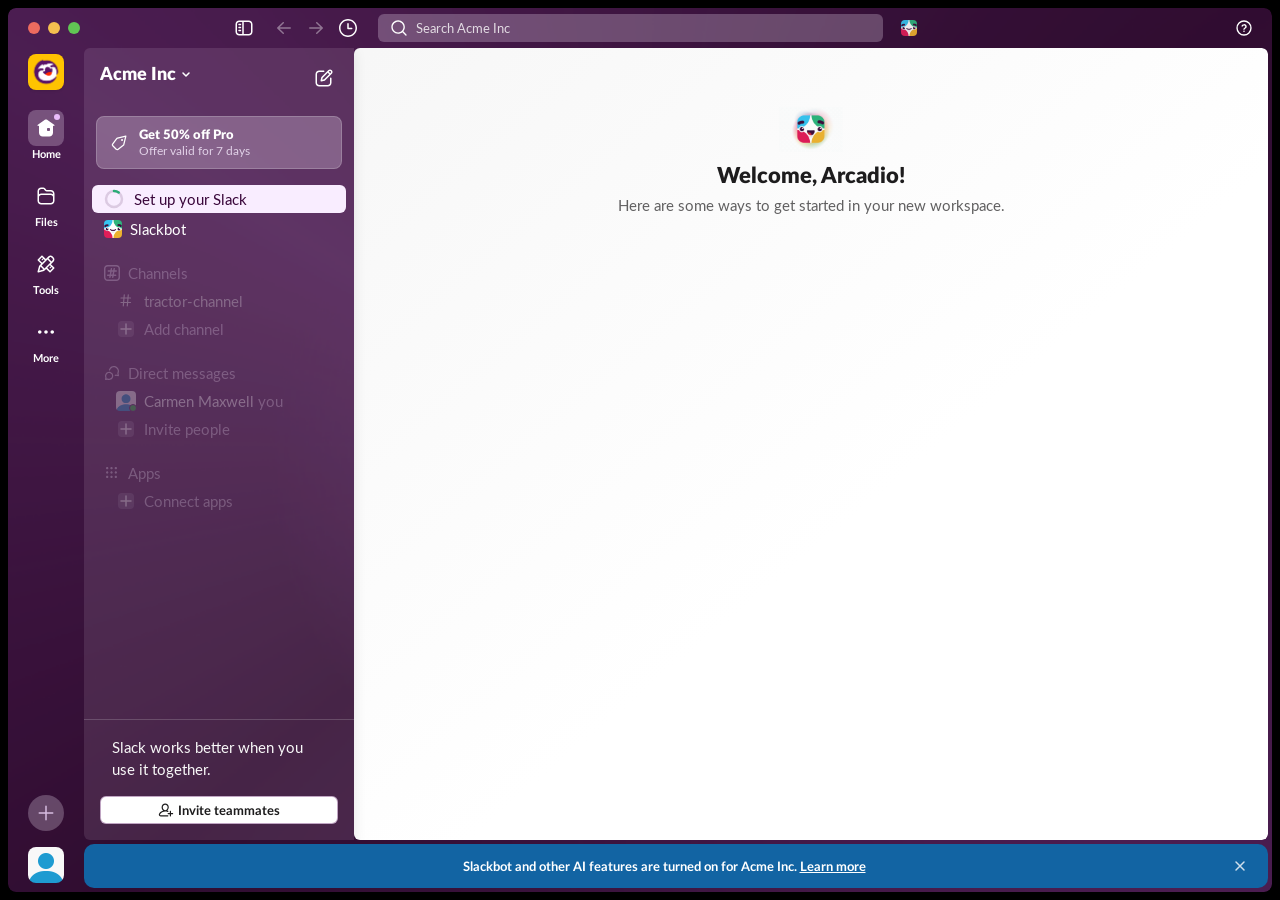
==== commit 62eba34e: "Setup tasks open a placeholder modal; modal fonts on Lato; peek + progress tweaks - Peek and Launchp" ====
--- a/app.html
+++ b/app.html
@@ -102,8 +102,12 @@
           <!-- Pages -->
           <div class="sidebar-pages">
             <div class="page-row setup-row active-page" data-view="slackbot-dm">
-              <span class="page-row-leadicon">
-                <svg width="18" height="18" viewBox="0 0 18 18" fill="none"><circle cx="9" cy="9" r="7.25" stroke="currentColor" stroke-width="1.4"/><path d="M9 4.75v4.4l2.9 1.7" stroke="currentColor" stroke-width="1.4" stroke-linecap="round" stroke-linejoin="round"/></svg>
+              <span class="page-row-leadicon setup-progress">
+                <svg width="20" height="20" viewBox="0 0 20 20" fill="none">
+                  <circle cx="10" cy="10" r="8" stroke="rgba(255,255,255,0.25)" stroke-width="2.5"/>
+                  <circle cx="10" cy="10" r="8" stroke="#2BAC76" stroke-width="2.5" stroke-linecap="round"
+                          stroke-dasharray="50.27" stroke-dashoffset="45.24" transform="rotate(-90 10 10)"/>
+                </svg>
               </span>
               <span class="page-label">Set up your Slack</span>
             </div>
@@ -256,6 +260,40 @@
     </div>
   </div>
 
+  <!-- Sidebar peek (Pocket Guide) — Design B: flies out from "Set up your Slack" -->
+  <div class="pocket-guide" id="pocketGuide" aria-hidden="true">
+    <div class="pocket-guide__tail" aria-hidden="true"></div>
+    <button class="pocket-guide__close" id="pocketGuideClose" type="button" aria-label="Dismiss">
+      <svg viewBox="0 0 14 14" fill="none" aria-hidden="true"><path d="M3.5 3.5l7 7M10.5 3.5l-7 7" stroke="currentColor" stroke-width="1.6" stroke-linecap="round"/></svg>
+    </button>
+    <div class="pocket-guide__header">
+      <h3 class="pocket-guide__title"><span class="pocket-guide__emoji">🌱</span>Finish your set up</h3>
+    </div>
+    <div class="pocket-guide__list">
+      <button class="pocket-guide__task" type="button">
+        <span class="pocket-guide__check"><svg viewBox="0 0 14 14" fill="none" aria-hidden="true"><path d="M2.5 7.5l3 3 6-6.5" stroke="currentColor" stroke-width="2" stroke-linecap="round" stroke-linejoin="round"/></svg></span>
+        <span class="pocket-guide__content">
+          <span class="pocket-guide__task-title">Add a company logo</span>
+        </span>
+        <span class="pocket-guide__caret"><svg viewBox="0 0 15 15" fill="none" aria-hidden="true"><path d="M5.5 3l4.5 4.5L5.5 12" stroke="currentColor" stroke-width="1.6" stroke-linecap="round" stroke-linejoin="round"/></svg></span>
+      </button>
+      <button class="pocket-guide__task" type="button">
+        <span class="pocket-guide__check"><svg viewBox="0 0 14 14" fill="none" aria-hidden="true"><path d="M2.5 7.5l3 3 6-6.5" stroke="currentColor" stroke-width="2" stroke-linecap="round" stroke-linejoin="round"/></svg></span>
+        <span class="pocket-guide__content">
+          <span class="pocket-guide__task-title">Invite your team</span>
+        </span>
+        <span class="pocket-guide__caret"><svg viewBox="0 0 15 15" fill="none" aria-hidden="true"><path d="M5.5 3l4.5 4.5L5.5 12" stroke="currentColor" stroke-width="1.6" stroke-linecap="round" stroke-linejoin="round"/></svg></span>
+      </button>
+      <button class="pocket-guide__task" type="button">
+        <span class="pocket-guide__check"><svg viewBox="0 0 14 14" fill="none" aria-hidden="true"><path d="M2.5 7.5l3 3 6-6.5" stroke="currentColor" stroke-width="2" stroke-linecap="round" stroke-linejoin="round"/></svg></span>
+        <span class="pocket-guide__content">
+          <span class="pocket-guide__task-title">Connect your tools</span>
+        </span>
+        <span class="pocket-guide__caret"><svg viewBox="0 0 15 15" fill="none" aria-hidden="true"><path d="M5.5 3l4.5 4.5L5.5 12" stroke="currentColor" stroke-width="1.6" stroke-linecap="round" stroke-linejoin="round"/></svg></span>
+      </button>
+    </div>
+  </div>
+
   </div>
 
   <script src="app.js"></script>
--- a/styles.css
+++ b/styles.css
@@ -630,6 +630,24 @@
 .sidebar.revealed {
   width: 270px;
   will-change: auto;
+}
+
+/* Design B: sidebar already open, no entrance animation */
+.sidebar.instant {
+  transition: none;
+  width: 270px;
+}
+.sidebar.instant .sidebar-header,
+.sidebar.instant .sidebar-content,
+.sidebar.instant .sidebar-bottom {
+  transition: none;
+  opacity: 1;
+  transform: none;
+}
+/* Design B: no fade on the non-essential sections either — fully visible */
+.sidebar.instant .sidebar-fadeable {
+  opacity: 1;
+  transition: none;
 }
 
 .sidebar-header,
@@ -1293,8 +1311,8 @@
 
 /* Setup row ("Set up your Slack") */
 .page-row .page-row-leadicon {
-  width: 18px;
-  height: 18px;
+  width: 20px;
+  height: 20px;
   flex-shrink: 0;
   display: flex;
   align-items: center;
@@ -1302,7 +1320,156 @@
   color: var(--sk-sidebar-text);
 }
 
-.page-row.setup-row { margin-bottom: 2px; }
-
-/* Active setup row: white selected pill with dark icon (matches Figma) */
-.page-row.setup-row.active-page .page-row-leadicon { color: var(--sk-primary-text); }
+/* Setup row — "Set up your Slack" with a circular progress ring.
+   Label is Lato Regular at 80% opacity (default/hover), dark when selected. */
+.page-row.setup-row { margin-bottom: 2px; gap: 10px; }
+.page-row.setup-row .page-label {
+  font-weight: 400;
+  opacity: 0.8;
+}
+.page-row.setup-row:hover { background: rgba(249, 237, 255, 0.08); }
+
+/* Selected: aubergine pill, dark text, ring track flips to a tinted fill */
+.page-row.setup-row.active-page { background: var(--sk-sidebar-active-bg); }
+.page-row.setup-row.active-page .page-label {
+  color: #39063a;
+  opacity: 1;
+}
+/* Selected: ring track tints to dark (the arc keeps its green stroke). */
+.page-row.setup-row.active-page .setup-progress circle:first-child {
+  stroke: rgba(57, 6, 58, 0.15);
+}
+
+/* ============================================================
+   Sidebar Peek — Pocket Guide (Design B)
+   Checklist popover that flies out from "Set up your Slack".
+   Ported from Template/components.html.
+   ============================================================ */
+.pocket-guide {
+  position: fixed;
+  width: 332px;
+  background: #ffffff;
+  border: 1px solid rgba(94, 93, 96, 0.13);
+  border-radius: 12px;
+  box-shadow: 0 18px 60px rgba(0, 0, 0, 0.28), 0 0 40px rgba(0, 0, 0, 0.18);
+  font-family: var(--sk-font);
+  z-index: 99999;
+  opacity: 0;
+  transform: translateX(-6px);
+  pointer-events: none;
+  transition: opacity 0.16s ease, transform 0.16s ease;
+}
+.pocket-guide.visible {
+  opacity: 1;
+  transform: translateX(0);
+  pointer-events: auto;
+}
+.pocket-guide__tail {
+  position: absolute;
+  left: -6px;
+  top: 24px;
+  width: 12px;
+  height: 12px;
+  background: #ffffff;
+  border-left: 1px solid rgba(94, 93, 96, 0.13);
+  border-bottom: 1px solid rgba(94, 93, 96, 0.13);
+  transform: rotate(45deg);
+}
+.pocket-guide__close {
+  position: absolute;
+  top: 8px;
+  right: 8px;
+  width: 24px;
+  height: 24px;
+  display: flex;
+  align-items: center;
+  justify-content: center;
+  border: none;
+  background: transparent;
+  border-radius: 6px;
+  color: #5e5d60;
+  cursor: pointer;
+  opacity: 0;
+  transition: background 0.12s ease, opacity 0.12s ease;
+  z-index: 1;
+}
+.pocket-guide__close svg { width: 14px; height: 14px; display: block; }
+.pocket-guide__close:hover { background: #f0f0f0; color: #1d1c1d; }
+/* Only show the dismiss button when the peek is pinned (click-opened) */
+.pocket-guide.pinned .pocket-guide__close { opacity: 1; }
+/* Reserve space on the right so the title clears the close button */
+.pocket-guide.pinned .pocket-guide__header { padding-right: 40px; }
+.pocket-guide__header {
+  display: flex;
+  align-items: center;
+  padding: 12px 16px 12px 24px;
+  border-bottom: 1px solid rgba(94, 93, 96, 0.13);
+}
+.pocket-guide__title {
+  margin: 0;
+  font-weight: 900;
+  font-size: 18px;
+  line-height: 24px;
+  color: #1d1c1d;
+}
+.pocket-guide__emoji { margin-right: 8px; }
+.pocket-guide__list { display: flex; flex-direction: column; gap: 4px; padding: 12px 8px 16px; }
+.pocket-guide__task {
+  display: flex;
+  align-items: center;
+  gap: 16px;
+  width: 100%;
+  padding: 12px 8px 12px 17px;
+  border: none;
+  background: transparent;
+  border-radius: 8px;
+  cursor: pointer;
+  text-align: left;
+  font-family: inherit;
+  transition: background 0.15s;
+}
+.pocket-guide__task:hover { background: #f8f8f8; }
+.pocket-guide__check {
+  flex-shrink: 0;
+  width: 28px;
+  height: 28px;
+  border-radius: 9999px;
+  border: 2px solid #7d95eb;
+  background: #ffffff;
+  display: flex;
+  align-items: center;
+  justify-content: center;
+}
+.pocket-guide__check svg { width: 14px; height: 14px; color: #fff; display: none; }
+.pocket-guide__task--done .pocket-guide__check { background: #7d95eb; border-color: #7d95eb; }
+.pocket-guide__task--done .pocket-guide__check .pg-check { display: block; }
+.pocket-guide__content { flex: 1 1 0; min-width: 0; display: flex; flex-direction: column; }
+.pocket-guide__task-title {
+  font-weight: 900;
+  font-size: 15px;
+  line-height: 22px;
+  color: #1d1c1d;
+  overflow: hidden;
+  text-overflow: ellipsis;
+  white-space: nowrap;
+}
+.pocket-guide__task-sub {
+  font-weight: 400;
+  font-size: 12px;
+  line-height: 18px;
+  color: #5e5d60;
+  overflow: hidden;
+  text-overflow: ellipsis;
+  white-space: nowrap;
+}
+.pocket-guide__task--done .pocket-guide__task-title { text-decoration: line-through; color: #5e5d60; }
+.pocket-guide__caret {
+  flex-shrink: 0;
+  width: 32px;
+  height: 32px;
+  display: flex;
+  align-items: center;
+  justify-content: center;
+  color: #5e5d60;
+}
+.pocket-guide__caret svg { width: 15px; height: 15px; display: block; }
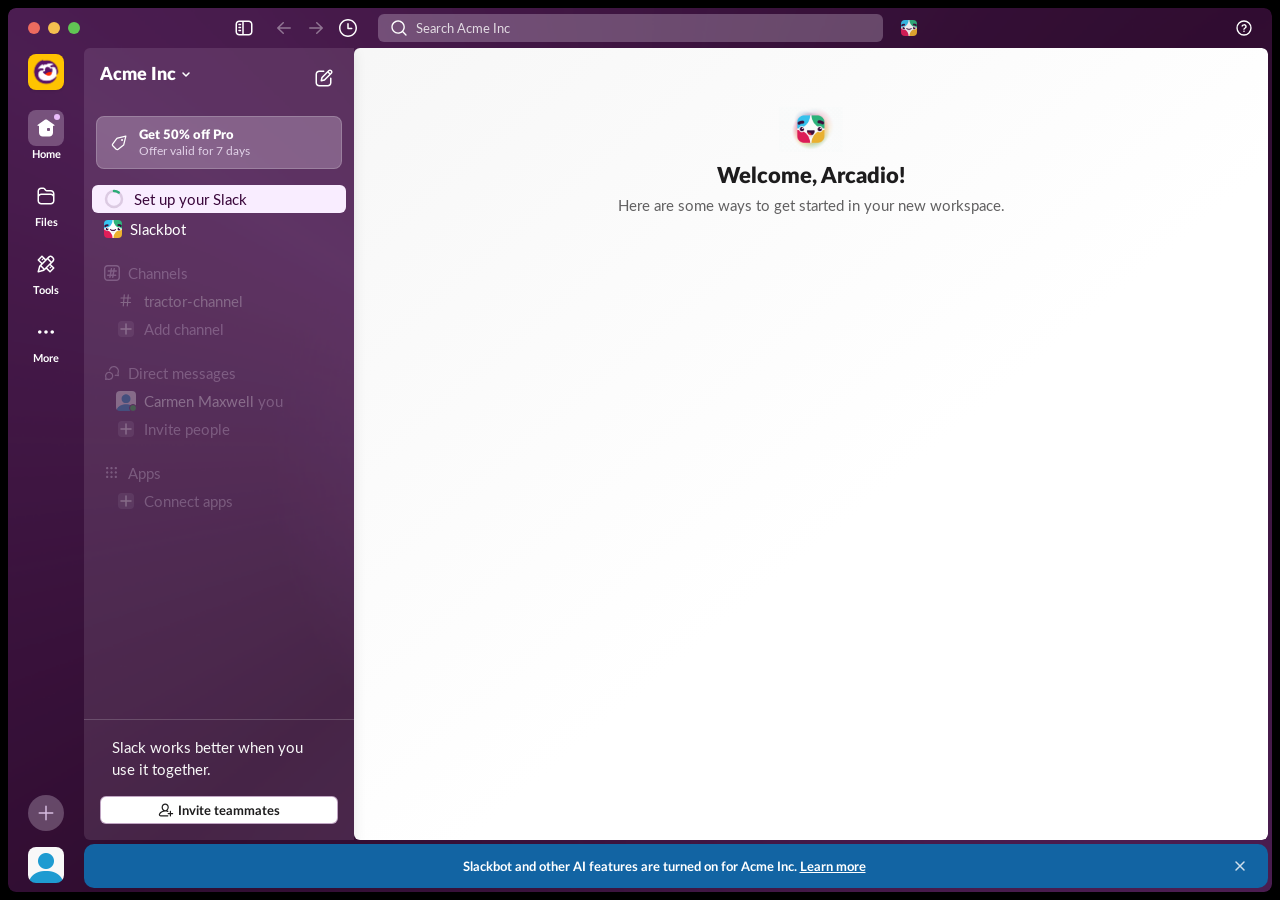
==== commit 744674ae: "Peek matches latest Figma: seedling badge header, hover-reveal subtitles, Slack-Kit carets Co-Author" ====
--- a/app.html
+++ b/app.html
@@ -267,29 +267,33 @@
       <svg viewBox="0 0 14 14" fill="none" aria-hidden="true"><path d="M3.5 3.5l7 7M10.5 3.5l-7 7" stroke="currentColor" stroke-width="1.6" stroke-linecap="round"/></svg>
     </button>
     <div class="pocket-guide__header">
-      <h3 class="pocket-guide__title"><span class="pocket-guide__emoji">🌱</span>Finish your set up</h3>
+      <span class="pocket-guide__badge"><img src="images/peek-seedling.svg" alt="" aria-hidden="true"></span>
+      <h3 class="pocket-guide__title">Finish your setup</h3>
     </div>
     <div class="pocket-guide__list">
       <button class="pocket-guide__task" type="button">
         <span class="pocket-guide__check"><svg viewBox="0 0 14 14" fill="none" aria-hidden="true"><path d="M2.5 7.5l3 3 6-6.5" stroke="currentColor" stroke-width="2" stroke-linecap="round" stroke-linejoin="round"/></svg></span>
         <span class="pocket-guide__content">
-          <span class="pocket-guide__task-title">Add a company logo</span>
+          <span class="pocket-guide__task-title">Add a workspace logo</span>
+          <span class="pocket-guide__task-sub">Help people recognize your team</span>
         </span>
-        <span class="pocket-guide__caret"><svg viewBox="0 0 15 15" fill="none" aria-hidden="true"><path d="M5.5 3l4.5 4.5L5.5 12" stroke="currentColor" stroke-width="1.6" stroke-linecap="round" stroke-linejoin="round"/></svg></span>
+        <span class="pocket-guide__caret"><svg viewBox="0 0 14.5455 14.5455" fill="none" aria-hidden="true"><path d="M5.61401 4.15946C5.82694 3.94653 6.17246 3.9467 6.38549 4.15946L9.11303 6.887C9.21511 6.98921 9.27215 7.12829 9.27221 7.27274C9.27215 7.41732 9.21526 7.55625 9.11303 7.65849L6.38549 10.385C6.17248 10.5981 5.82702 10.5981 5.61401 10.385C5.40155 10.1721 5.40142 9.82742 5.61401 9.61454L7.95581 7.27274L5.61401 4.93095C5.40125 4.71791 5.40108 4.37239 5.61401 4.15946Z" fill="currentColor"/></svg></span>
       </button>
       <button class="pocket-guide__task" type="button">
         <span class="pocket-guide__check"><svg viewBox="0 0 14 14" fill="none" aria-hidden="true"><path d="M2.5 7.5l3 3 6-6.5" stroke="currentColor" stroke-width="2" stroke-linecap="round" stroke-linejoin="round"/></svg></span>
         <span class="pocket-guide__content">
-          <span class="pocket-guide__task-title">Invite your team</span>
+          <span class="pocket-guide__task-title">Invite people</span>
+          <span class="pocket-guide__task-sub">It's not a team without 3+ people</span>
         </span>
-        <span class="pocket-guide__caret"><svg viewBox="0 0 15 15" fill="none" aria-hidden="true"><path d="M5.5 3l4.5 4.5L5.5 12" stroke="currentColor" stroke-width="1.6" stroke-linecap="round" stroke-linejoin="round"/></svg></span>
+        <span class="pocket-guide__caret"><svg viewBox="0 0 14.5455 14.5455" fill="none" aria-hidden="true"><path d="M5.61401 4.15946C5.82694 3.94653 6.17246 3.9467 6.38549 4.15946L9.11303 6.887C9.21511 6.98921 9.27215 7.12829 9.27221 7.27274C9.27215 7.41732 9.21526 7.55625 9.11303 7.65849L6.38549 10.385C6.17248 10.5981 5.82702 10.5981 5.61401 10.385C5.40155 10.1721 5.40142 9.82742 5.61401 9.61454L7.95581 7.27274L5.61401 4.93095C5.40125 4.71791 5.40108 4.37239 5.61401 4.15946Z" fill="currentColor"/></svg></span>
       </button>
       <button class="pocket-guide__task" type="button">
         <span class="pocket-guide__check"><svg viewBox="0 0 14 14" fill="none" aria-hidden="true"><path d="M2.5 7.5l3 3 6-6.5" stroke="currentColor" stroke-width="2" stroke-linecap="round" stroke-linejoin="round"/></svg></span>
         <span class="pocket-guide__content">
-          <span class="pocket-guide__task-title">Connect your tools</span>
+          <span class="pocket-guide__task-title">Connect your apps and tools</span>
+          <span class="pocket-guide__task-sub">Bring email conversations into Slack</span>
         </span>
-        <span class="pocket-guide__caret"><svg viewBox="0 0 15 15" fill="none" aria-hidden="true"><path d="M5.5 3l4.5 4.5L5.5 12" stroke="currentColor" stroke-width="1.6" stroke-linecap="round" stroke-linejoin="round"/></svg></span>
+        <span class="pocket-guide__caret"><svg viewBox="0 0 14.5455 14.5455" fill="none" aria-hidden="true"><path d="M5.61401 4.15946C5.82694 3.94653 6.17246 3.9467 6.38549 4.15946L9.11303 6.887C9.21511 6.98921 9.27215 7.12829 9.27221 7.27274C9.27215 7.41732 9.21526 7.55625 9.11303 7.65849L6.38549 10.385C6.17248 10.5981 5.82702 10.5981 5.61401 10.385C5.40155 10.1721 5.40142 9.82742 5.61401 9.61454L7.95581 7.27274L5.61401 4.93095C5.40125 4.71791 5.40108 4.37239 5.61401 4.15946Z" fill="currentColor"/></svg></span>
       </button>
     </div>
   </div>
--- a/styles.css
+++ b/styles.css
@@ -1402,24 +1402,36 @@
 .pocket-guide__header {
   display: flex;
   align-items: center;
-  padding: 12px 16px 12px 24px;
+  gap: 16px;
+  padding: 12px 16px;
   border-bottom: 1px solid rgba(94, 93, 96, 0.13);
 }
+/* 48px rounded badge holding the seedling icon */
+.pocket-guide__badge {
+  flex-shrink: 0;
+  width: 48px;
+  height: 48px;
+  border-radius: 12px;
+  background: #f8f8f8;
+  display: flex;
+  align-items: center;
+  justify-content: center;
+}
+.pocket-guide__badge img { width: 30px; height: 30px; display: block; }
 .pocket-guide__title {
   margin: 0;
   font-weight: 900;
   font-size: 18px;
-  line-height: 24px;
+  line-height: 27px;
   color: #1d1c1d;
 }
-.pocket-guide__emoji { margin-right: 8px; }
-.pocket-guide__list { display: flex; flex-direction: column; gap: 4px; padding: 12px 8px 16px; }
+.pocket-guide__list { display: flex; flex-direction: column; padding: 16px 12px 24px; }
 .pocket-guide__task {
   display: flex;
   align-items: center;
-  gap: 16px;
+  gap: 20px;
   width: 100%;
-  padding: 12px 8px 12px 17px;
+  padding: 8px 4px 8px 20px;
   border: none;
   background: transparent;
   border-radius: 8px;
@@ -1443,24 +1455,44 @@
 .pocket-guide__check svg { width: 14px; height: 14px; color: #fff; display: none; }
 .pocket-guide__task--done .pocket-guide__check { background: #7d95eb; border-color: #7d95eb; }
 .pocket-guide__task--done .pocket-guide__check .pg-check { display: block; }
-.pocket-guide__content { flex: 1 1 0; min-width: 0; display: flex; flex-direction: column; }
+/* Reserve two lines of height always, so revealing the subtitle on hover
+   doesn't change the row/peek size. Content is centered as a block. */
+.pocket-guide__content {
+  flex: 1 1 0; min-width: 0;
+  display: flex; flex-direction: column; justify-content: center;
+  min-height: 42px; /* 22px title + 2px gap + 18px subtitle */
+}
 .pocket-guide__task-title {
-  font-weight: 900;
+  font-weight: 400;
   font-size: 15px;
   line-height: 22px;
-  color: #1d1c1d;
+  color: #454447;
   overflow: hidden;
   text-overflow: ellipsis;
   white-space: nowrap;
-}
+  transition: font-weight 0.15s ease, color 0.15s ease;
+}
+/* Hovered task: title goes bold (Lato Black), primary color, subtitle reveals */
+.pocket-guide__task:hover .pocket-guide__task-title { font-weight: 900; color: #1d1c1d; }
 .pocket-guide__task-sub {
   font-weight: 400;
-  font-size: 12px;
+  font-size: 13px;
   line-height: 18px;
   color: #5e5d60;
   overflow: hidden;
   text-overflow: ellipsis;
   white-space: nowrap;
+  /* Space is always reserved (row min-height); reveal collapses the height
+     and fades the text so the peek size never changes. */
+  height: 0;
+  margin-top: 0;
+  opacity: 0;
+  transition: height 0.2s ease, opacity 0.2s ease, margin-top 0.2s ease;
+}
+.pocket-guide__task:hover .pocket-guide__task-sub {
+  height: 18px;
+  margin-top: 2px;
+  opacity: 1;
 }
 .pocket-guide__task--done .pocket-guide__task-title { text-decoration: line-through; color: #5e5d60; }
 .pocket-guide__caret {
@@ -1472,4 +1504,4 @@
   justify-content: center;
   color: #5e5d60;
 }
-.pocket-guide__caret svg { width: 15px; height: 15px; display: block; }
+.pocket-guide__caret svg { width: 14.5px; height: 14.5px; display: block; }
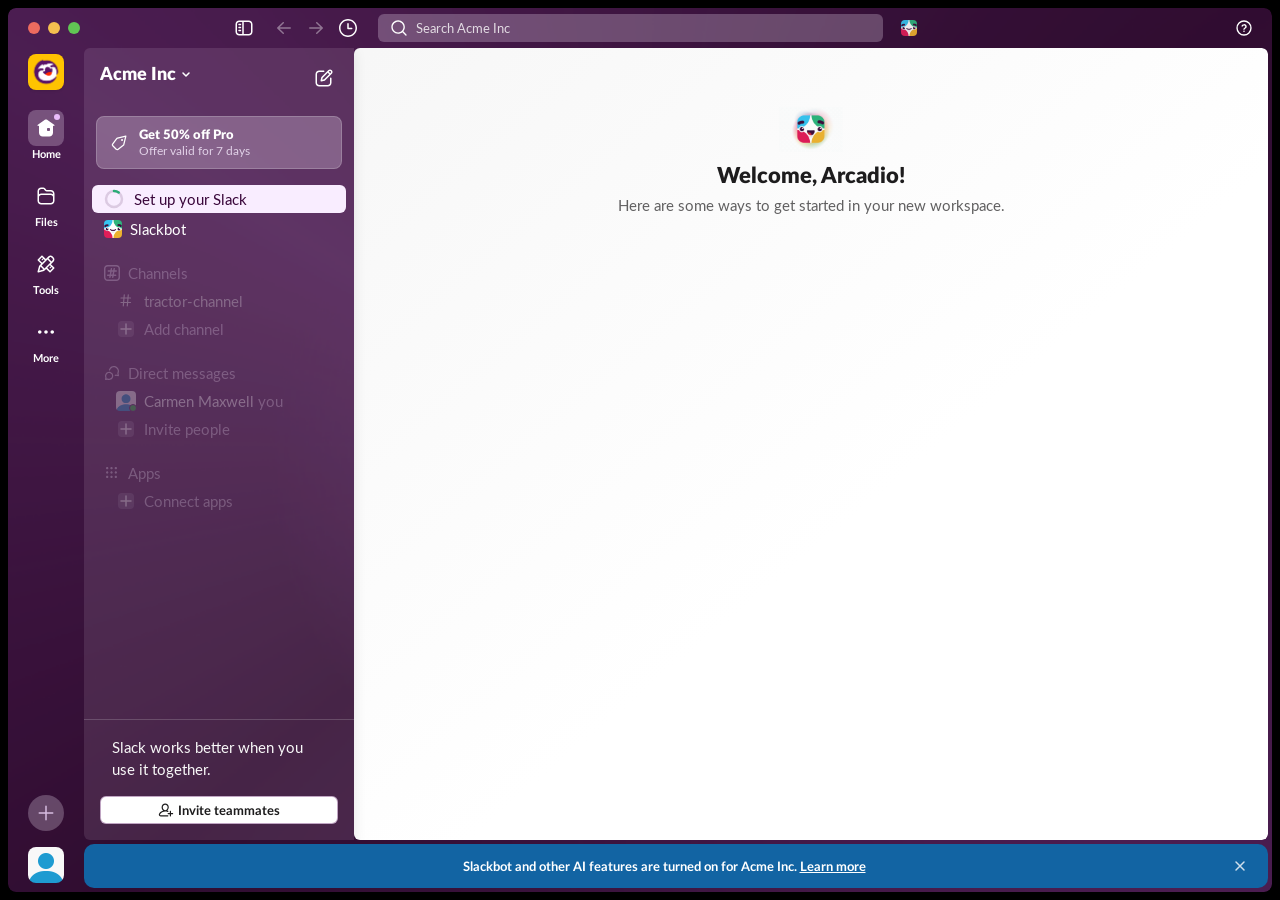
==== commit baa2675d: "Refine peek: hover states, spacing, alignment, calmer animation - Peek matches Figma spacing (360px," ====
--- a/app.html
+++ b/app.html
@@ -271,29 +271,26 @@
       <h3 class="pocket-guide__title">Finish your setup</h3>
     </div>
     <div class="pocket-guide__list">
-      <button class="pocket-guide__task" type="button">
+      <button class="pocket-guide__task pocket-guide__task--preview" type="button">
         <span class="pocket-guide__check"><svg viewBox="0 0 14 14" fill="none" aria-hidden="true"><path d="M2.5 7.5l3 3 6-6.5" stroke="currentColor" stroke-width="2" stroke-linecap="round" stroke-linejoin="round"/></svg></span>
         <span class="pocket-guide__content">
           <span class="pocket-guide__task-title">Add a workspace logo</span>
-          <span class="pocket-guide__task-sub">Help people recognize your team</span>
+          <span class="pocket-guide__sub-wrap"><span class="pocket-guide__task-sub">Help people recognize your team</span></span>
         </span>
-        <span class="pocket-guide__caret"><svg viewBox="0 0 14.5455 14.5455" fill="none" aria-hidden="true"><path d="M5.61401 4.15946C5.82694 3.94653 6.17246 3.9467 6.38549 4.15946L9.11303 6.887C9.21511 6.98921 9.27215 7.12829 9.27221 7.27274C9.27215 7.41732 9.21526 7.55625 9.11303 7.65849L6.38549 10.385C6.17248 10.5981 5.82702 10.5981 5.61401 10.385C5.40155 10.1721 5.40142 9.82742 5.61401 9.61454L7.95581 7.27274L5.61401 4.93095C5.40125 4.71791 5.40108 4.37239 5.61401 4.15946Z" fill="currentColor"/></svg></span>
       </button>
       <button class="pocket-guide__task" type="button">
         <span class="pocket-guide__check"><svg viewBox="0 0 14 14" fill="none" aria-hidden="true"><path d="M2.5 7.5l3 3 6-6.5" stroke="currentColor" stroke-width="2" stroke-linecap="round" stroke-linejoin="round"/></svg></span>
         <span class="pocket-guide__content">
           <span class="pocket-guide__task-title">Invite people</span>
-          <span class="pocket-guide__task-sub">It's not a team without 3+ people</span>
+          <span class="pocket-guide__sub-wrap"><span class="pocket-guide__task-sub">It's not a team without 3+ people</span></span>
         </span>
-        <span class="pocket-guide__caret"><svg viewBox="0 0 14.5455 14.5455" fill="none" aria-hidden="true"><path d="M5.61401 4.15946C5.82694 3.94653 6.17246 3.9467 6.38549 4.15946L9.11303 6.887C9.21511 6.98921 9.27215 7.12829 9.27221 7.27274C9.27215 7.41732 9.21526 7.55625 9.11303 7.65849L6.38549 10.385C6.17248 10.5981 5.82702 10.5981 5.61401 10.385C5.40155 10.1721 5.40142 9.82742 5.61401 9.61454L7.95581 7.27274L5.61401 4.93095C5.40125 4.71791 5.40108 4.37239 5.61401 4.15946Z" fill="currentColor"/></svg></span>
       </button>
       <button class="pocket-guide__task" type="button">
         <span class="pocket-guide__check"><svg viewBox="0 0 14 14" fill="none" aria-hidden="true"><path d="M2.5 7.5l3 3 6-6.5" stroke="currentColor" stroke-width="2" stroke-linecap="round" stroke-linejoin="round"/></svg></span>
         <span class="pocket-guide__content">
           <span class="pocket-guide__task-title">Connect your apps and tools</span>
-          <span class="pocket-guide__task-sub">Bring email conversations into Slack</span>
+          <span class="pocket-guide__sub-wrap"><span class="pocket-guide__task-sub">Bring email conversations into Slack</span></span>
         </span>
-        <span class="pocket-guide__caret"><svg viewBox="0 0 14.5455 14.5455" fill="none" aria-hidden="true"><path d="M5.61401 4.15946C5.82694 3.94653 6.17246 3.9467 6.38549 4.15946L9.11303 6.887C9.21511 6.98921 9.27215 7.12829 9.27221 7.27274C9.27215 7.41732 9.21526 7.55625 9.11303 7.65849L6.38549 10.385C6.17248 10.5981 5.82702 10.5981 5.61401 10.385C5.40155 10.1721 5.40142 9.82742 5.61401 9.61454L7.95581 7.27274L5.61401 4.93095C5.40125 4.71791 5.40108 4.37239 5.61401 4.15946Z" fill="currentColor"/></svg></span>
       </button>
     </div>
   </div>
--- a/styles.css
+++ b/styles.css
@@ -1327,7 +1327,9 @@
   font-weight: 400;
   opacity: 0.8;
 }
-.page-row.setup-row:hover { background: rgba(249, 237, 255, 0.08); }
+/* Hover + while the peek is open: subtle highlight (Figma "Hover" state) */
+.page-row.setup-row:hover,
+.page-row.setup-row.peek-open { background: rgba(249, 237, 255, 0.08); }
 
 /* Selected: aubergine pill, dark text, ring track flips to a tinted fill */
 .page-row.setup-row.active-page { background: var(--sk-sidebar-active-bg); }
@@ -1347,7 +1349,7 @@
    ============================================================ */
 .pocket-guide {
   position: fixed;
-  width: 332px;
+  width: 360px;
   background: #ffffff;
   border: 1px solid rgba(94, 93, 96, 0.13);
   border-radius: 12px;
@@ -1402,22 +1404,21 @@
 .pocket-guide__header {
   display: flex;
   align-items: center;
-  gap: 16px;
-  padding: 12px 16px;
+  gap: 23px;
+  /* left pad 28px aligns the seedling with the row circles (list 12 + row 16) */
+  padding: 12px 20px 12px 28px;
   border-bottom: 1px solid rgba(94, 93, 96, 0.13);
 }
-/* 48px rounded badge holding the seedling icon */
+/* Seedling icon, matched to the 28px circle column (no background) */
 .pocket-guide__badge {
   flex-shrink: 0;
-  width: 48px;
-  height: 48px;
-  border-radius: 12px;
-  background: #f8f8f8;
-  display: flex;
-  align-items: center;
-  justify-content: center;
-}
-.pocket-guide__badge img { width: 30px; height: 30px; display: block; }
+  width: 25px;
+  height: 40px;
+  display: flex;
+  align-items: center;
+  justify-content: flex-start;
+}
+.pocket-guide__badge img { width: 25px; height: 25px; display: block; }
 .pocket-guide__title {
   margin: 0;
   font-weight: 900;
@@ -1425,22 +1426,48 @@
   line-height: 27px;
   color: #1d1c1d;
 }
-.pocket-guide__list { display: flex; flex-direction: column; padding: 16px 12px 24px; }
+/* Lock the list height to the steady state (one row expanded) so the peek
+   never resizes while rows crossfade — kills the height stutter when moving
+   between rows. 2 collapsed rows (46px) + 1 expanded (68px) + padding (40px). */
+.pocket-guide__list {
+  display: flex; flex-direction: column; justify-content: flex-start; gap: 6px;
+  padding: 12px;
+  /* Fixed height = one-row-expanded steady state, so the peek NEVER resizes
+     regardless of which row (or no row) is expanded — no height stutter.
+     Centering keeps top/bottom spacing equal whichever row expands. */
+  height: 196px;
+}
 .pocket-guide__task {
-  display: flex;
-  align-items: center;
+  position: relative;
+  display: flex;
+  align-items: flex-start;
   gap: 20px;
   width: 100%;
-  padding: 8px 4px 8px 20px;
+  padding: 10px 4px 10px 16px;
   border: none;
   background: transparent;
   border-radius: 8px;
   cursor: pointer;
   text-align: left;
   font-family: inherit;
-  transition: background 0.15s;
-}
-.pocket-guide__task:hover { background: #f8f8f8; }
+}
+/* Keep the circle aligned to the first (title) line even when the row
+   expands to two lines. */
+.pocket-guide__check { margin-top: -1px; }
+/* Hover fill lives on a pseudo that extends beyond the row box, so the grey
+   gets extra breathing room without shifting content or the other rows. */
+.pocket-guide__task::before {
+  content: '';
+  position: absolute;
+  inset: -4px 0;
+  background: #f8f8f8;
+  border-radius: 10px;
+  opacity: 0;
+  transition: opacity 0.31s cubic-bezier(0.25, 0.1, 0.25, 1);
+  z-index: 0;
+}
+.pocket-guide__task:hover::before { opacity: 1; }
+.pocket-guide__task > * { position: relative; z-index: 1; }
 .pocket-guide__check {
   flex-shrink: 0;
   width: 28px;
@@ -1455,26 +1482,44 @@
 .pocket-guide__check svg { width: 14px; height: 14px; color: #fff; display: none; }
 .pocket-guide__task--done .pocket-guide__check { background: #7d95eb; border-color: #7d95eb; }
 .pocket-guide__task--done .pocket-guide__check .pg-check { display: block; }
-/* Reserve two lines of height always, so revealing the subtitle on hover
-   doesn't change the row/peek size. Content is centered as a block. */
+/* Single-line by default; the active (hover/preview) row expands to show the
+   subtitle. Only one row is expanded at a time, so the check/caret stay
+   centered on the row's content. */
 .pocket-guide__content {
   flex: 1 1 0; min-width: 0;
-  display: flex; flex-direction: column; justify-content: center;
-  min-height: 42px; /* 22px title + 2px gap + 18px subtitle */
+  display: flex; flex-direction: column; justify-content: flex-start;
 }
 .pocket-guide__task-title {
-  font-weight: 400;
+  font-weight: 700;
   font-size: 15px;
   line-height: 22px;
-  color: #454447;
+  color: #5e5d60;
   overflow: hidden;
   text-overflow: ellipsis;
   white-space: nowrap;
-  transition: font-weight 0.15s ease, color 0.15s ease;
+  transition: color 0.31s cubic-bezier(0.25, 0.1, 0.25, 1);
 }
 /* Hovered task: title goes bold (Lato Black), primary color, subtitle reveals */
 .pocket-guide__task:hover .pocket-guide__task-title { font-weight: 900; color: #1d1c1d; }
+/* Preview: before the user interacts, the first task looks/acts hovered.
+   Cleared (via .interacted on the peek) on first hover/click. */
+.pocket-guide:not(.interacted) .pocket-guide__task--preview .pocket-guide__task-title { font-weight: 900; color: #1d1c1d; }
+/* Subtitle reveal uses the grid-rows 0fr->1fr technique: it animates the row
+   height smoothly (no sub-pixel px-height stutter) and stays layout-clean. */
+.pocket-guide__sub-wrap {
+  display: grid;
+  grid-template-rows: 0fr;
+  transition: grid-template-rows 0.44s cubic-bezier(0.22, 0.61, 0.36, 1),
+              margin-top 0.44s cubic-bezier(0.22, 0.61, 0.36, 1);
+  margin-top: 0;
+}
+.pocket-guide__task:hover .pocket-guide__sub-wrap,
+.pocket-guide:not(.interacted) .pocket-guide__task--preview .pocket-guide__sub-wrap {
+  grid-template-rows: 1fr;
+  margin-top: 2px;
+}
 .pocket-guide__task-sub {
+  min-height: 0;
   font-weight: 400;
   font-size: 13px;
   line-height: 18px;
@@ -1482,26 +1527,16 @@
   overflow: hidden;
   text-overflow: ellipsis;
   white-space: nowrap;
-  /* Space is always reserved (row min-height); reveal collapses the height
-     and fades the text so the peek size never changes. */
-  height: 0;
-  margin-top: 0;
+  /* Soft, calm entry: fade + gentle rise, slightly delayed so the text
+     appears just after the row has opened. */
   opacity: 0;
-  transition: height 0.2s ease, opacity 0.2s ease, margin-top 0.2s ease;
-}
-.pocket-guide__task:hover .pocket-guide__task-sub {
-  height: 18px;
-  margin-top: 2px;
+  transform: translateY(3px);
+  transition: opacity 0.385s ease, transform 0.385s cubic-bezier(0.22, 0.61, 0.36, 1);
+}
+.pocket-guide__task:hover .pocket-guide__task-sub,
+.pocket-guide:not(.interacted) .pocket-guide__task--preview .pocket-guide__task-sub {
   opacity: 1;
+  transform: translateY(0);
+  transition-delay: 0.11s;
 }
 .pocket-guide__task--done .pocket-guide__task-title { text-decoration: line-through; color: #5e5d60; }
-.pocket-guide__caret {
-  flex-shrink: 0;
-  width: 32px;
-  height: 32px;
-  display: flex;
-  align-items: center;
-  justify-content: center;
-  color: #5e5d60;
-}
-.pocket-guide__caret svg { width: 14.5px; height: 14.5px; display: block; }
